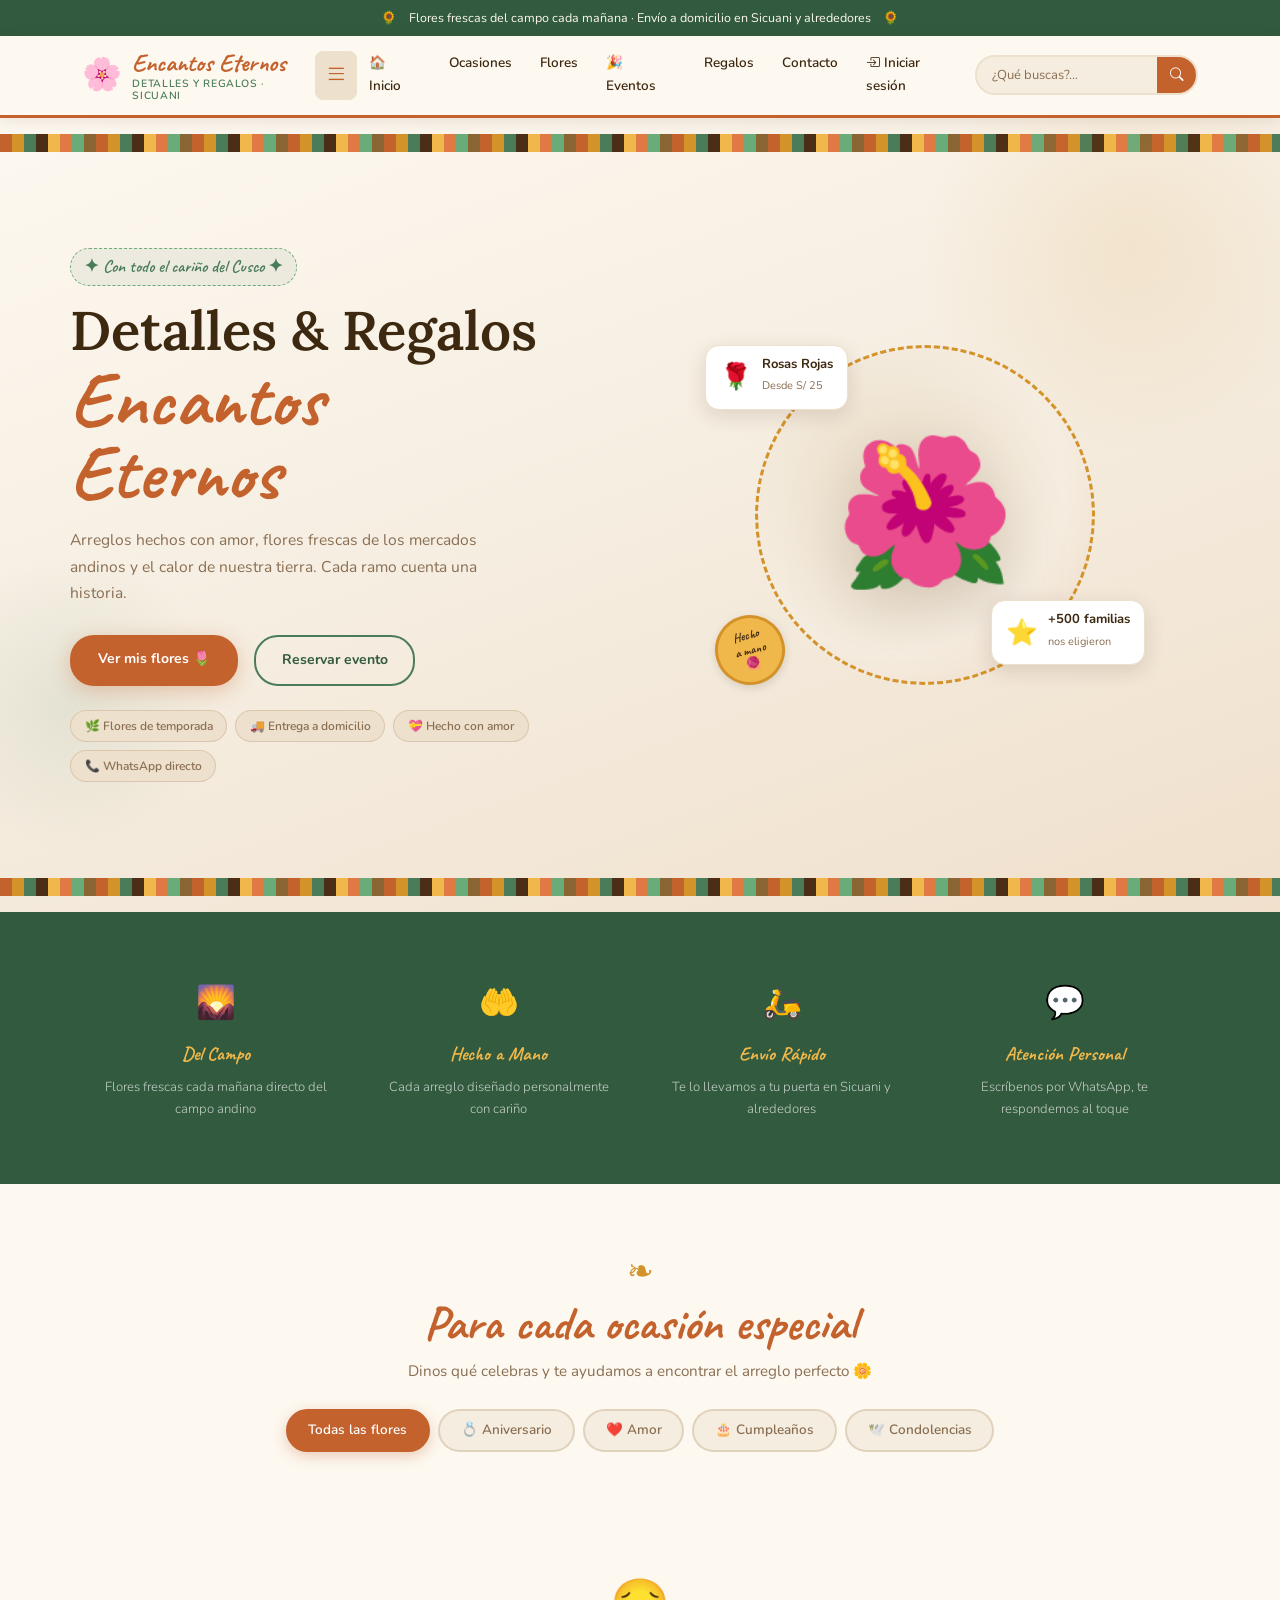
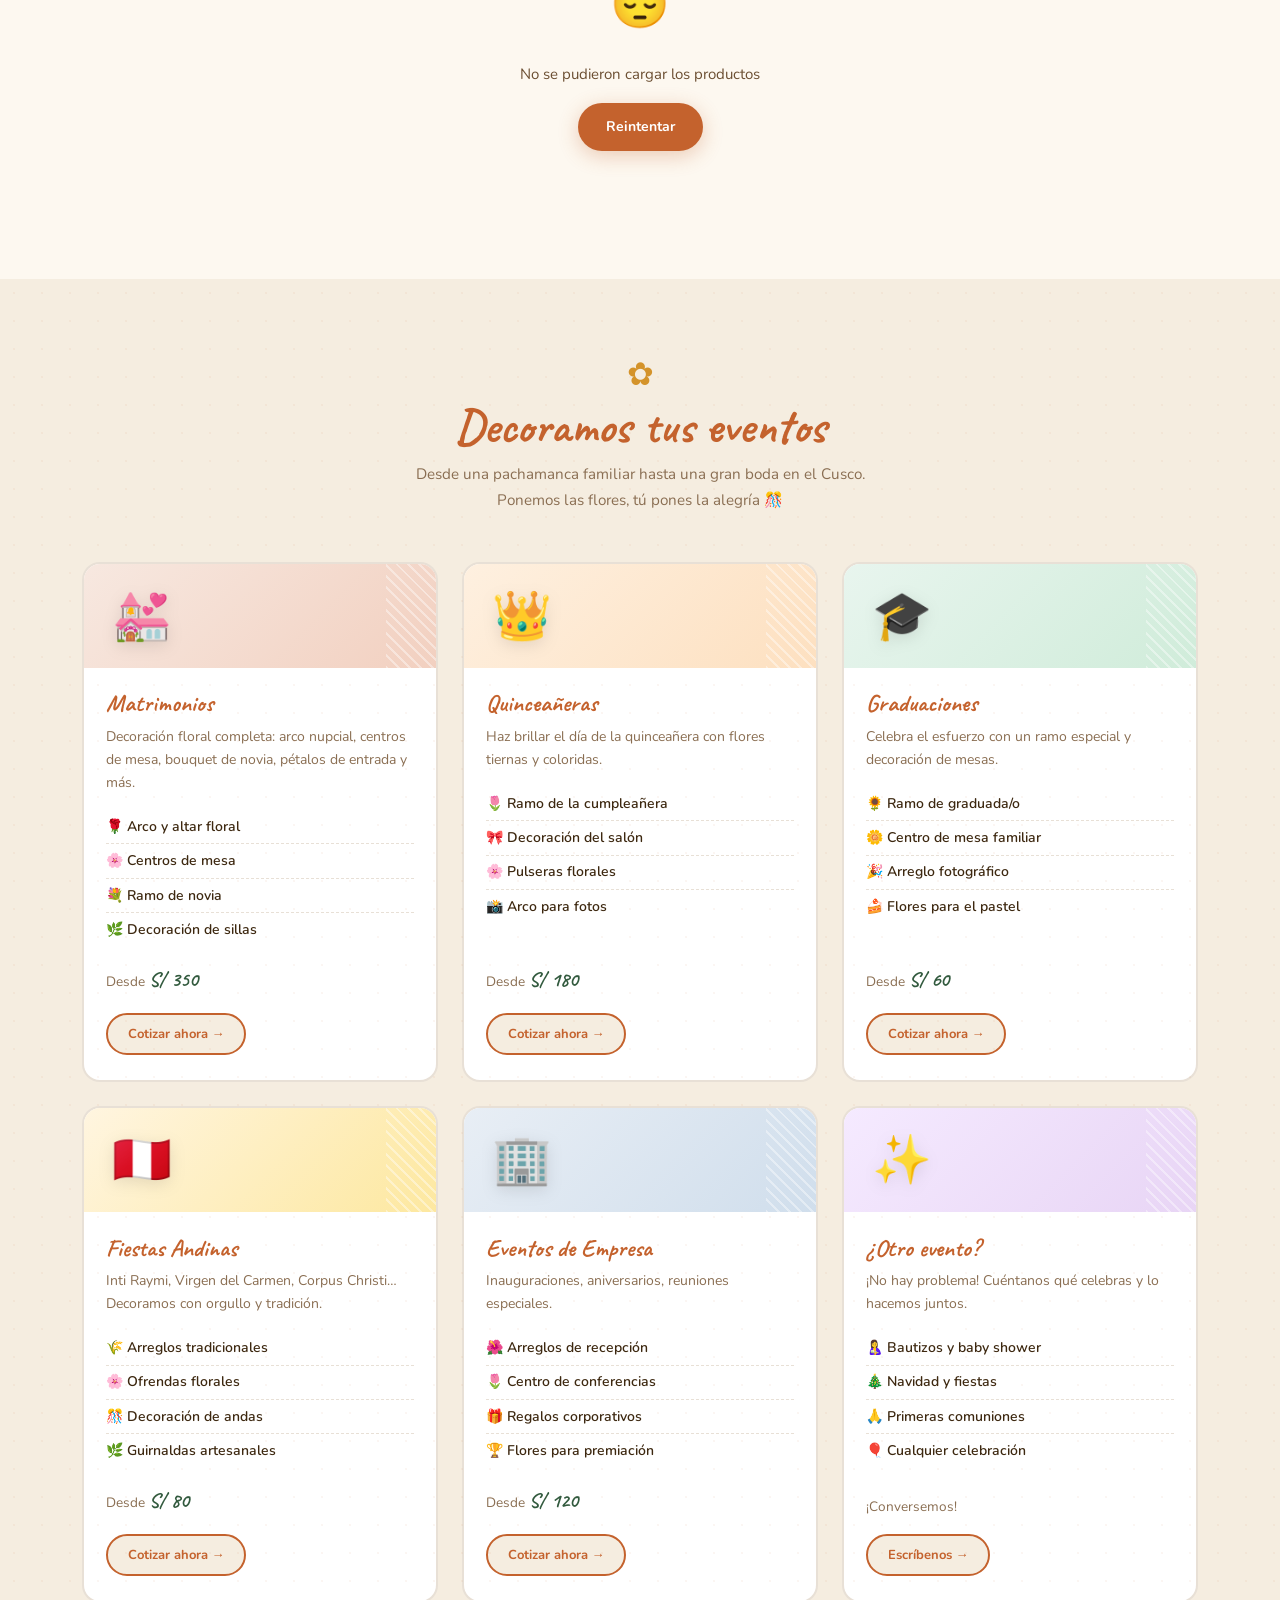
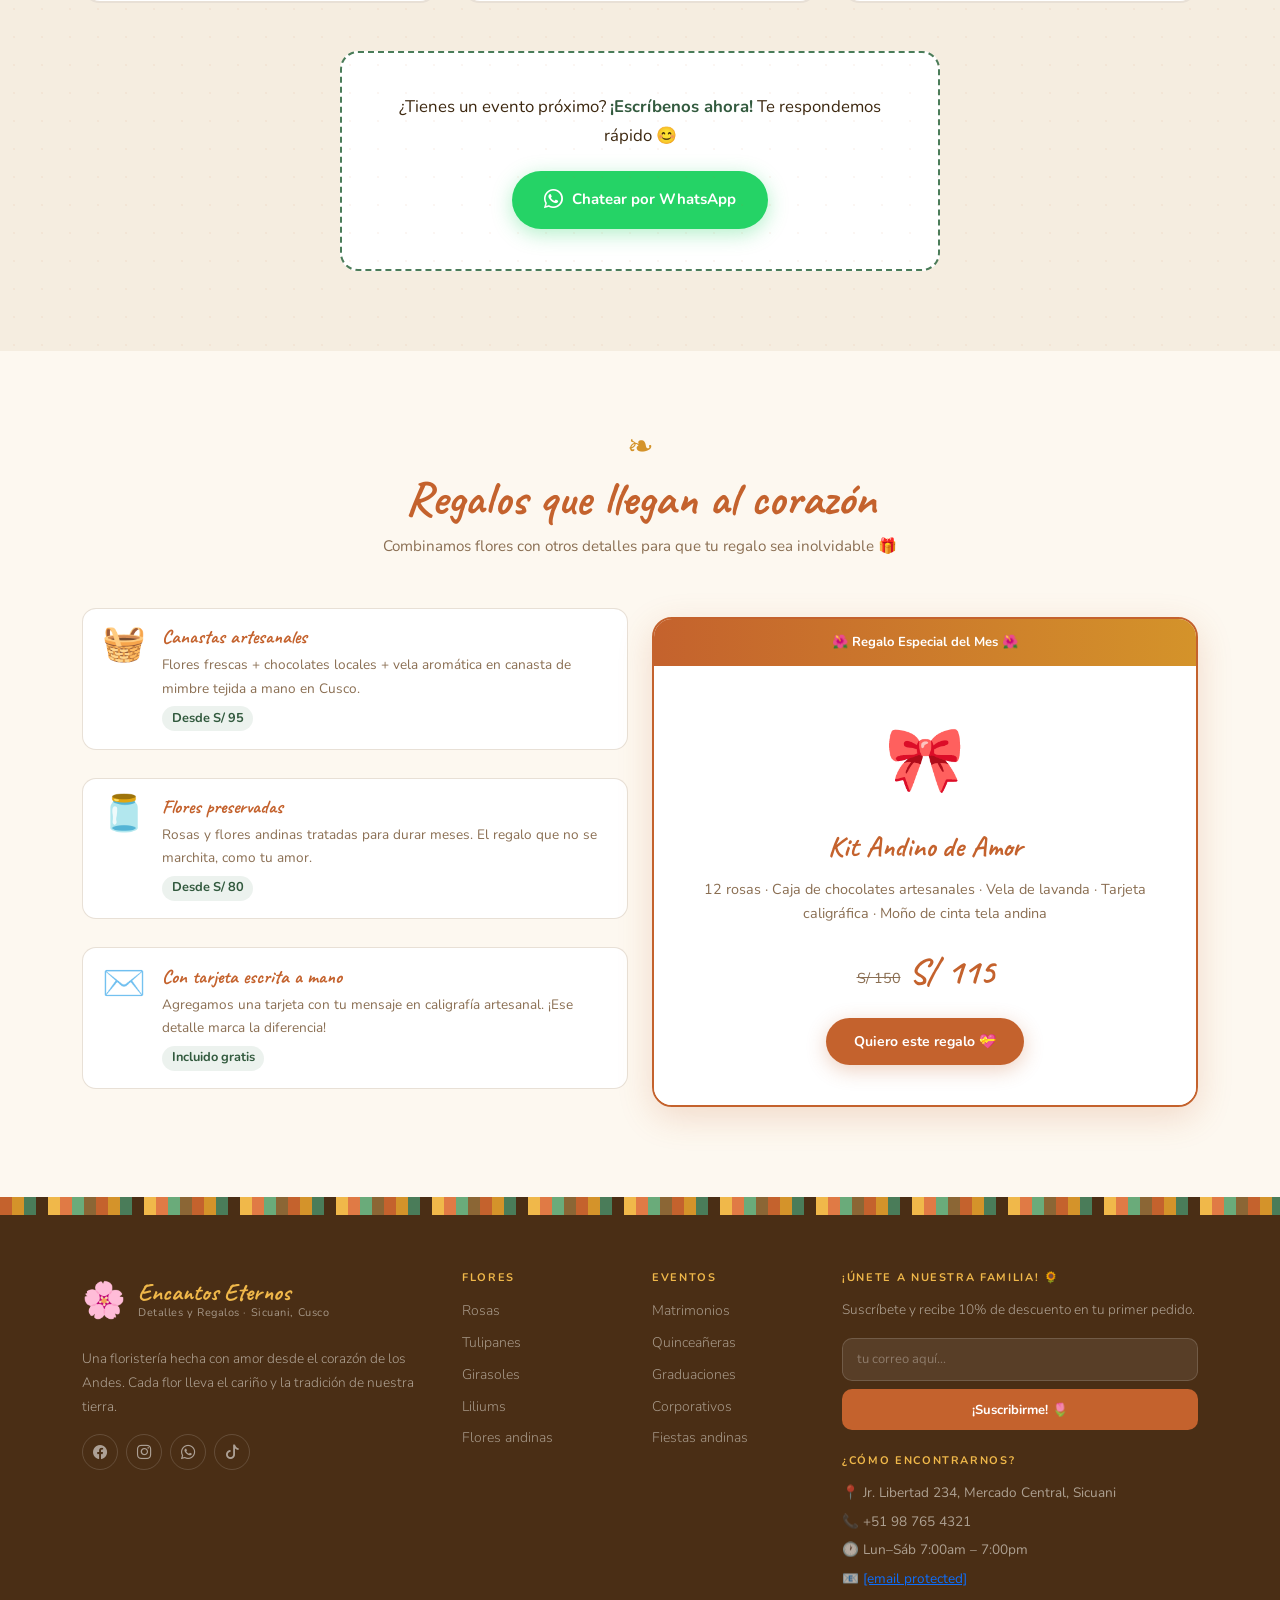
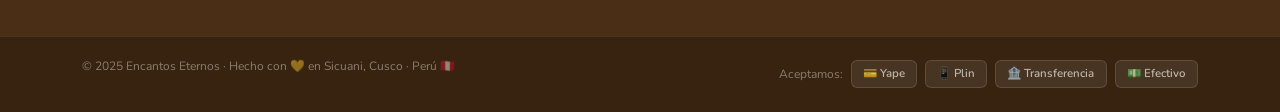
==== frontend/index.html @ 397d6163 "organizacion de capetas" ====
<!DOCTYPE html>
<html lang="es">
<head>
  <meta charset="UTF-8" />
  <meta name="viewport" content="width=device-width, initial-scale=1.0" />
  <title>Encantos Eternos – Estilo Andino</title>
  <link href="https://cdn.jsdelivr.net/npm/bootstrap@5.3.3/dist/css/bootstrap.min.css" rel="stylesheet" />
  <link href="https://cdn.jsdelivr.net/npm/bootstrap-icons@1.11.3/font/bootstrap-icons.min.css" rel="stylesheet" />
  <link href="https://fonts.googleapis.com/css2?family=Caveat:wght@400;600;700&family=Lora:ital,wght@0,400;0,600;1,400&family=Nunito:wght@300;400;600&display=swap" rel="stylesheet" />
  <link rel="stylesheet" href="../frontend/style/styles3.css" />
</head>
<body>

  <div class="top-aviso">
    <span>🌻</span>
    <span>Flores frescas del campo cada mañana · Envío a domicilio en Sicuani y alrededores</span>
    <span>🌻</span>
  </div>

  <header class="site-header3 sticky-top" id="inicio3">
    <nav class="navbar navbar-expand-lg">
      <div class="container">
        <a class="navbar-brand3" href="#">
          <div class="logo3-flower">🌸</div>
          <div class="logo3-text">
            <span class="logo3-name">Encantos Eternos</span>
            <span class="logo3-sub">Detalles y Regalos · Sicuani</span>
          </div>
        </a>
        <button class="toggler3" type="button" data-bs-toggle="collapse" data-bs-target="#navAndino" aria-label="Menú">
          <i class="bi bi-list"></i>
        </button>
        <div class="collapse navbar-collapse" id="navAndino">
          <ul class="navbar-nav mx-auto gap-1">
            <li class="nav-item"><a class="nav-link3" href="#inicio3">🏠 Inicio</a></li>
            <li class="nav-item"><a class="nav-link3" href="#categorias3">Ocasiones</a></li>
            <li class="nav-item"><a class="nav-link3" href="#productos3">Flores</a></li>
            <li class="nav-item"><a class="nav-link3" href="#eventos3">🎉 Eventos</a></li>
            <li class="nav-item"><a class="nav-link3" href="#regalos3">Regalos</a></li>
            <li class="nav-item"><a class="nav-link3" href="#footer3">Contacto</a></li>
            <li class="nav-item cart-nav-item" style="display:none;">
              <a class="nav-link3" href="#" id="cartNavBtn">
                <i class="bi bi-cart3"></i>
                <span class="cart-badge" style="display:none;">0</span>
              </a>
            </li>
            <li class="nav-item" id="authNavItem">
              <a class="nav-link3" href="login.html" id="loginNavBtn">
                <i class="bi bi-box-arrow-in-right me-1"></i>Iniciar sesión
              </a>
            </li>
          </ul>
          <form class="search3-form" onsubmit="return false;">
            <input type="search" class="search3-input" placeholder="¿Qué buscas?…" id="searchInput" />
            <button class="search3-btn" type="submit"><i class="bi bi-search"></i></button>
          </form>
        </div>
      </div>
    </nav>
  </header>

  <section class="hero3">
    <div class="andean-stripe top-stripe" aria-hidden="true"><div class="stripe-pattern"></div></div>
    <div class="container h-100">
      <div class="row align-items-center h-100 py-5">
        <div class="col-lg-6 hero3-content">
          <div class="handmade-tag">✦ Con todo el cariño del Cusco ✦</div>
          <h1 class="hero3-title">
            Detalles&nbsp;&amp;&nbsp;Regalos
            <span class="title-florito">Encantos<br>Eternos</span>
          </h1>
          <p class="hero3-sub">Arreglos hechos con amor, flores frescas de los mercados andinos y el calor de nuestra tierra. Cada ramo cuenta una historia.</p>
          <div class="hero3-ctas d-flex flex-wrap gap-3">
            <a href="#productos3" class="btn3-main">Ver mis flores 🌷</a>
            <a href="#eventos3" class="btn3-sec">Reservar evento</a>
          </div>
          <div class="trust-chips d-flex flex-wrap gap-2 mt-4">
            <span class="chip">🌿 Flores de temporada</span>
            <span class="chip">🚚 Entrega a domicilio</span>
            <span class="chip">💝 Hecho con amor</span>
            <span class="chip">📞 WhatsApp directo</span>
          </div>
        </div>
        <div class="col-lg-6 d-none d-lg-flex justify-content-center">
          <div class="hero3-visual">
            <div class="hero3-circle-bg"></div>
            <!-- Imagen dinámica del hero -->
            <div class="hero3-img-wrap" id="heroImgWrap">
              <div class="hero3-big-flower" id="heroBigFlower">🌺</div>
            </div>
            <div class="hero3-float float-a">
              <span class="float-emoji">🌹</span>
              <div><strong>Rosas Rojas</strong><small>Desde S/ 25</small></div>
            </div>
            <div class="hero3-float float-b">
              <span class="float-emoji">⭐</span>
              <div><strong>+500 familias</strong><small>nos eligieron</small></div>
            </div>
            <div class="hero3-sticker">
              <span>Hecho</span><span>a mano</span><span>🧶</span>
            </div>
          </div>
        </div>
      </div>
    </div>
    <div class="andean-stripe bottom-stripe" aria-hidden="true"><div class="stripe-pattern"></div></div>
  </section>

  <section class="servicios3">
    <div class="container">
      <div class="row g-3 justify-content-center">
        <div class="col-6 col-md-3">
          <div class="svc3-card"><div class="svc3-ico">🌄</div><strong>Del Campo</strong><p>Flores frescas cada mañana directo del campo andino</p></div>
        </div>
        <div class="col-6 col-md-3">
          <div class="svc3-card"><div class="svc3-ico">🤲</div><strong>Hecho a Mano</strong><p>Cada arreglo diseñado personalmente con cariño</p></div>
        </div>
        <div class="col-6 col-md-3">
          <div class="svc3-card"><div class="svc3-ico">🛵</div><strong>Envío Rápido</strong><p>Te lo llevamos a tu puerta en Sicuani y alrededores</p></div>
        </div>
        <div class="col-6 col-md-3">
          <div class="svc3-card"><div class="svc3-ico">💬</div><strong>Atención Personal</strong><p>Escríbenos por WhatsApp, te respondemos al toque</p></div>
        </div>
      </div>
    </div>
  </section>

  <!-- Galería destacada (se llena dinámicamente si hay fotos subidas) -->
  <section class="galeria3" id="galeria3" style="display:none;">
    <div class="container">
      <div class="section3-header text-center">
        <div class="section3-deco" aria-hidden="true">🌸</div>
        <h2 class="section3-title">Nuestras creaciones</h2>
        <p class="section3-sub">Fotos reales de nuestros arreglos 💐</p>
      </div>
      <div class="row g-3 mt-3" id="galeriaGrid"></div>
    </div>
  </section>

  <section class="categorias3" id="categorias3">
    <div class="container">
      <div class="section3-header text-center">
        <div class="section3-deco" aria-hidden="true">❧</div>
        <h2 class="section3-title">Para cada ocasión especial</h2>
        <p class="section3-sub">Dinos qué celebras y te ayudamos a encontrar el arreglo perfecto 🌼</p>
      </div>
      <div class="filter3-wrap d-flex flex-wrap justify-content-center gap-2 mt-4" id="filterButtons3">
        <button class="btn3-filter active" data-filter="todos">Todas las flores</button>
        <button class="btn3-filter" data-filter="aniversario">💍 Aniversario</button>
        <button class="btn3-filter" data-filter="amor">❤️ Amor</button>
        <button class="btn3-filter" data-filter="cumpleanos">🎂 Cumpleaños</button>
        <button class="btn3-filter" data-filter="condolencias">🕊️ Condolencias</button>
      </div>
    </div>
  </section>

  <section class="productos3" id="productos3">
    <div class="container">
      <div class="row g-4" id="productsGrid3">
        <div class="col-12 text-center py-5">
          <div class="spinner-border text-warning" role="status"><span class="visually-hidden">Cargando...</span></div>
        </div>
      </div>
      <div id="noResults3" class="text-center py-5 d-none">
        <p style="font-size:2.5rem;">🌵</p>
        <p class="nores3-msg">Aún no tenemos flores en esta categoría, ¡pero pregúntanos!</p>
      </div>
    </div>
  </section>

  <section class="eventos3" id="eventos3">
    <div class="container">
      <div class="section3-header text-center mb-5">
        <div class="section3-deco" aria-hidden="true">✿</div>
        <h2 class="section3-title">Decoramos tus eventos</h2>
        <p class="section3-sub">Desde una pachamanca familiar hasta una gran boda en el Cusco.<br>Ponemos las flores, tú pones la alegría 🎊</p>
      </div>
      <div class="row g-4">
        <div class="col-12 col-md-6 col-lg-4">
          <div class="ev3-card ev3-boda">
            <div class="ev3-header"><span class="ev3-ico">💒</span><div class="ev3-lines" aria-hidden="true"></div></div>
            <div class="ev3-body">
              <h3 class="ev3-title">Matrimonios</h3>
              <p class="ev3-desc">Decoración floral completa: arco nupcial, centros de mesa, bouquet de novia, pétalos de entrada y más.</p>
              <ul class="ev3-list">
                <li>🌹 Arco y altar floral</li><li>🌸 Centros de mesa</li>
                <li>💐 Ramo de novia</li><li>🌿 Decoración de sillas</li>
              </ul>
              <div class="ev3-from">Desde <strong>S/ 350</strong></div>
              <a href="#footer3" class="btn3-evento">Cotizar ahora →</a>
            </div>
          </div>
        </div>
        <div class="col-12 col-md-6 col-lg-4">
          <div class="ev3-card ev3-quince">
            <div class="ev3-header"><span class="ev3-ico">👑</span><div class="ev3-lines" aria-hidden="true"></div></div>
            <div class="ev3-body">
              <h3 class="ev3-title">Quinceañeras</h3>
              <p class="ev3-desc">Haz brillar el día de la quinceañera con flores tiernas y coloridas.</p>
              <ul class="ev3-list">
                <li>🌷 Ramo de la cumpleañera</li><li>🎀 Decoración del salón</li>
                <li>🌸 Pulseras florales</li><li>📸 Arco para fotos</li>
              </ul>
              <div class="ev3-from">Desde <strong>S/ 180</strong></div>
              <a href="#footer3" class="btn3-evento">Cotizar ahora →</a>
            </div>
          </div>
        </div>
        <div class="col-12 col-md-6 col-lg-4">
          <div class="ev3-card ev3-grado">
            <div class="ev3-header"><span class="ev3-ico">🎓</span><div class="ev3-lines" aria-hidden="true"></div></div>
            <div class="ev3-body">
              <h3 class="ev3-title">Graduaciones</h3>
              <p class="ev3-desc">Celebra el esfuerzo con un ramo especial y decoración de mesas.</p>
              <ul class="ev3-list">
                <li>🌻 Ramo de graduada/o</li><li>🌼 Centro de mesa familiar</li>
                <li>🎉 Arreglo fotográfico</li><li>🍰 Flores para el pastel</li>
              </ul>
              <div class="ev3-from">Desde <strong>S/ 60</strong></div>
              <a href="#footer3" class="btn3-evento">Cotizar ahora →</a>
            </div>
          </div>
        </div>
        <div class="col-12 col-md-6 col-lg-4">
          <div class="ev3-card ev3-fiestas">
            <div class="ev3-header"><span class="ev3-ico">🇵🇪</span><div class="ev3-lines" aria-hidden="true"></div></div>
            <div class="ev3-body">
              <h3 class="ev3-title">Fiestas Andinas</h3>
              <p class="ev3-desc">Inti Raymi, Virgen del Carmen, Corpus Christi… Decoramos con orgullo y tradición.</p>
              <ul class="ev3-list">
                <li>🌾 Arreglos tradicionales</li><li>🌸 Ofrendas florales</li>
                <li>🎊 Decoración de andas</li><li>🌿 Guirnaldas artesanales</li>
              </ul>
              <div class="ev3-from">Desde <strong>S/ 80</strong></div>
              <a href="#footer3" class="btn3-evento">Cotizar ahora →</a>
            </div>
          </div>
        </div>
        <div class="col-12 col-md-6 col-lg-4">
          <div class="ev3-card ev3-corp">
            <div class="ev3-header"><span class="ev3-ico">🏢</span><div class="ev3-lines" aria-hidden="true"></div></div>
            <div class="ev3-body">
              <h3 class="ev3-title">Eventos de Empresa</h3>
              <p class="ev3-desc">Inauguraciones, aniversarios, reuniones especiales.</p>
              <ul class="ev3-list">
                <li>🌺 Arreglos de recepción</li><li>🌷 Centro de conferencias</li>
                <li>🎁 Regalos corporativos</li><li>🏆 Flores para premiación</li>
              </ul>
              <div class="ev3-from">Desde <strong>S/ 120</strong></div>
              <a href="#footer3" class="btn3-evento">Cotizar ahora →</a>
            </div>
          </div>
        </div>
        <div class="col-12 col-md-6 col-lg-4">
          <div class="ev3-card ev3-custom">
            <div class="ev3-header"><span class="ev3-ico">✨</span><div class="ev3-lines" aria-hidden="true"></div></div>
            <div class="ev3-body">
              <h3 class="ev3-title">¿Otro evento?</h3>
              <p class="ev3-desc">¡No hay problema! Cuéntanos qué celebras y lo hacemos juntos.</p>
              <ul class="ev3-list">
                <li>🤱 Bautizos y baby shower</li><li>🎄 Navidad y fiestas</li>
                <li>🙏 Primeras comuniones</li><li>🎈 Cualquier celebración</li>
              </ul>
              <div class="ev3-from">¡Conversemos!</div>
              <a href="#footer3" class="btn3-evento">Escríbenos →</a>
            </div>
          </div>
        </div>
      </div>
      <div class="whatsapp-callout text-center mt-5">
        <p class="wapp-text">¿Tienes un evento próximo? <strong>¡Escríbenos ahora!</strong> Te respondemos rápido 😊</p>
        <a href="https://wa.me/51987654321" target="_blank" class="btn3-wapp">
          <i class="bi bi-whatsapp"></i> Chatear por WhatsApp
        </a>
      </div>
    </div>
  </section>

  <section class="regalos3" id="regalos3">
    <div class="container">
      <div class="section3-header text-center mb-5">
        <div class="section3-deco" aria-hidden="true">❧</div>
        <h2 class="section3-title">Regalos que llegan al corazón</h2>
        <p class="section3-sub">Combinamos flores con otros detalles para que tu regalo sea inolvidable 🎁</p>
      </div>
      <div class="row g-4 align-items-center">
        <div class="col-md-6">
          <div class="regalo3-feature">
            <div class="regalo3-emoji">🧺</div>
            <div><h4>Canastas artesanales</h4><p>Flores frescas + chocolates locales + vela aromática en canasta de mimbre tejida a mano en Cusco.</p><span class="regalo3-precio">Desde S/ 95</span></div>
          </div>
          <div class="regalo3-feature">
            <div class="regalo3-emoji">🫙</div>
            <div><h4>Flores preservadas</h4><p>Rosas y flores andinas tratadas para durar meses. El regalo que no se marchita, como tu amor.</p><span class="regalo3-precio">Desde S/ 80</span></div>
          </div>
          <div class="regalo3-feature">
            <div class="regalo3-emoji">✉️</div>
            <div><h4>Con tarjeta escrita a mano</h4><p>Agregamos una tarjeta con tu mensaje en caligrafía artesanal. ¡Ese detalle marca la diferencia!</p><span class="regalo3-precio">Incluido gratis</span></div>
          </div>
        </div>
        <div class="col-md-6">
          <div class="regalo3-box">
            <div class="rbox-top"><span>🌺 Regalo Especial del Mes 🌺</span></div>
            <div class="rbox-content">
              <div class="rbox-emoji">🎀</div>
              <h3>Kit Andino de Amor</h3>
              <p>12 rosas · Caja de chocolates artesanales · Vela de lavanda · Tarjeta caligráfica · Moño de cinta tela andina</p>
              <div class="rbox-price"><span class="rbox-old">S/ 150</span><span class="rbox-new">S/ 115</span></div>
              <button class="btn3-main mt-3" onclick="document.getElementById('footer3').scrollIntoView({behavior:'smooth'})">Quiero este regalo 💝</button>
            </div>
          </div>
        </div>
      </div>
    </div>
  </section>

  <footer class="footer3" id="footer3">
    <div class="andean-stripe footer-stripe" aria-hidden="true"><div class="stripe-pattern"></div></div>
    <div class="footer3-top">
      <div class="container">
        <div class="row g-4">
          <div class="col-12 col-md-4">
            <div class="f3-brand">
              <span class="f3-flower">🌸</span>
              <div><div class="f3-name">Encantos Eternos</div><div class="f3-place">Detalles y Regalos · Sicuani, Cusco</div></div>
            </div>
            <p class="f3-desc">Una floristería hecha con amor desde el corazón de los Andes. Cada flor lleva el cariño y la tradición de nuestra tierra.</p>
            <div class="f3-socials d-flex gap-2 mt-3">
              <a href="#" class="f3-social" aria-label="Facebook"><i class="bi bi-facebook"></i></a>
              <a href="#" class="f3-social" aria-label="Instagram"><i class="bi bi-instagram"></i></a>
              <a href="#" class="f3-social" aria-label="WhatsApp"><i class="bi bi-whatsapp"></i></a>
              <a href="#" class="f3-social" aria-label="TikTok"><i class="bi bi-tiktok"></i></a>
            </div>
          </div>
          <div class="col-6 col-md-2">
            <h6 class="f3-heading">Flores</h6>
            <ul class="f3-links">
              <li><a href="#">Rosas</a></li><li><a href="#">Tulipanes</a></li>
              <li><a href="#">Girasoles</a></li><li><a href="#">Liliums</a></li>
              <li><a href="#">Flores andinas</a></li>
            </ul>
          </div>
          <div class="col-6 col-md-2">
            <h6 class="f3-heading">Eventos</h6>
            <ul class="f3-links">
              <li><a href="#">Matrimonios</a></li><li><a href="#">Quinceañeras</a></li>
              <li><a href="#">Graduaciones</a></li><li><a href="#">Corporativos</a></li>
              <li><a href="#">Fiestas andinas</a></li>
            </ul>
          </div>
          <div class="col-12 col-md-4">
            <h6 class="f3-heading">¡Únete a nuestra familia! 🌻</h6>
            <p class="f3-desc">Suscríbete y recibe 10% de descuento en tu primer pedido.</p>
            <form id="newsletterForm3" novalidate class="f3-newsletter">
              <input type="email" id="email3" class="f3-email-input" placeholder="tu correo aquí..." required />
              <button type="submit" class="btn3-suscribir">¡Suscribirme! 🌷</button>
              <div class="f3-error d-none" id="error3">Por favor escribe un correo válido 🙏</div>
              <div class="f3-success d-none" id="success3">¡Gracias! Ya eres parte de la familia 🌸</div>
            </form>
            <div class="f3-contacto mt-4">
              <h6 class="f3-heading">¿Cómo encontrarnos?</h6>
              <p>📍 Jr. Libertad 234, Mercado Central, Sicuani</p>
              <p>📞 +51 98 765 4321</p>
              <p>🕐 Lun–Sáb 7:00am – 7:00pm</p>
              <p>📧 <a href="/cdn-cgi/l/email-protection" class="__cf_email__" data-cfemail="432b2c2f2203262d20222d372c30263726312d2c306d3326">[email&#160;protected]</a></p>
            </div>
          </div>
        </div>
      </div>
    </div>
    <div class="footer3-pagos">
      <div class="container d-flex flex-column flex-md-row align-items-center justify-content-between gap-3">
        <p>© 2025 Encantos Eternos · Hecho con 💛 en Sicuani, Cusco · Perú 🇵🇪</p>
        <div class="pagos-wrap d-flex align-items-center gap-2">
          <span>Aceptamos:</span>
          <span class="pago-chip">💳 Yape</span>
          <span class="pago-chip">📱 Plin</span>
          <span class="pago-chip">🏦 Transferencia</span>
          <span class="pago-chip">💵 Efectivo</span>
        </div>
      </div>
    </div>
  </footer>

  <!-- Modal: Debes iniciar sesión -->
  <div class="modal fade" id="loginRequiredModal" tabindex="-1" aria-hidden="true">
    <div class="modal-dialog modal-dialog-centered">
      <div class="modal-content" style="border-radius:20px;border:2px solid #e8d5c4;">
        <div class="modal-header" style="border-bottom:1px solid #e8d5c4;">
          <h5 class="modal-title" style="color:#8b5a2b;font-family:'Caveat',cursive;font-size:1.5rem;">
            <i class="bi bi-exclamation-triangle me-2" style="color:#d4a574;"></i>¡Atención!
          </h5>
          <button type="button" class="btn-close" data-bs-dismiss="modal"></button>
        </div>
        <div class="modal-body text-center py-4">
          <p style="font-size:3rem;margin-bottom:15px">🌸</p>
          <p style="color:#6b4e31;font-size:1.1rem">Debes iniciar sesión para poder comprar</p>
        </div>
        <div class="modal-footer" style="border-top:1px solid #e8d5c4;justify-content:center;">
          <a href="login.html" class="btn3-main" style="padding:10px 30px;">
            <i class="bi bi-box-arrow-in-right me-2"></i>Iniciar Sesión
          </a>
        </div>
      </div>
    </div>
  </div>

  <!-- Modal: Carrito -->
  <div class="modal fade" id="cartModal" tabindex="-1" aria-hidden="true">
    <div class="modal-dialog modal-dialog-centered modal-lg">
      <div class="modal-content" style="border-radius:20px;border:2px solid #e8d5c4;">
        <div class="modal-header" style="border-bottom:1px solid #e8d5c4;background:#fdf6e3;">
          <h5 class="modal-title" style="color:#8b5a2b;font-family:'Caveat',cursive;font-size:1.5rem;">
            <i class="bi bi-cart3 me-2" style="color:#d4a574;"></i>Tu Carrito de Compras
          </h5>
          <button type="button" class="btn-close" data-bs-dismiss="modal"></button>
        </div>
        <div class="modal-body" id="cartModalBody" style="max-height:400px;overflow-y:auto;"></div>
        <div class="modal-footer" style="border-top:1px solid #e8d5c4;flex-direction:column;align-items:stretch;">
          <div class="d-flex justify-content-between align-items-center mb-3">
            <strong style="color:#6b4e31;font-size:1.1rem">Total:</strong>
            <span id="cartTotal" style="color:#d4a574;font-size:1.4rem;font-weight:700;">S/ 0</span>
          </div>
          <div class="d-flex gap-2">
            <button type="button" class="btn btn-outline-secondary flex-fill" data-bs-dismiss="modal" style="border-radius:12px;">Continuar Comprando</button>
            <button type="button" class="btn flex-fill" id="checkoutBtn"
              style="background:linear-gradient(135deg,#d4a574 0%,#c4956a 100%);color:#5c3d2e;font-weight:700;border-radius:12px;" disabled>
              <i class="bi bi-whatsapp me-2"></i>Pedir por WhatsApp
            </button>
          </div>
        </div>
      </div>
    </div>
  </div>

  <button class="btn3-top" id="backTop3" aria-label="Volver arriba"><i class="bi bi-chevron-up"></i></button>

  <script data-cfasync="false" src="/cdn-cgi/scripts/5c5dd728/cloudflare-static/email-decode.min.js"></script><script src="https://cdn.jsdelivr.net/npm/bootstrap@5.3.3/dist/js/bootstrap.bundle.min.js"></script>
  <script src="../backend/auth.js"></script>
  <script src="../backend/cart.js"></script>
  <script src="../frontend/js/newsletter.js"></script>
  <script src="../frontend/js/app3.js"></script>
  <script>
    // Cargar galería dinámica desde admin
    document.addEventListener('DOMContentLoaded', () => {
      const fotos = JSON.parse(localStorage.getItem('encantos_galeria') || '[]');
      const galeriaSection = document.getElementById('galeria3');
      const galeriaGrid = document.getElementById('galeriaGrid');
      if (fotos.length > 0 && galeriaGrid && galeriaSection) {
        galeriaSection.style.display = '';
        fotos.slice(0, 6).forEach(foto => {
          galeriaGrid.innerHTML += `
            <div class="col-6 col-md-4 col-lg-2">
              <div style="border-radius:14px;overflow:hidden;aspect-ratio:1;border:2px solid var(--hueso-3);">
                <img src="${foto.url}" alt="${foto.titulo}" style="width:100%;height:100%;object-fit:cover;transition:transform .3s;" 
                  onmouseover="this.style.transform='scale(1.05)'" onmouseout="this.style.transform=''">
              </div>
            </div>`;
        });
      }
      // Cargar imagen hero si hay
      const heroImg = JSON.parse(localStorage.getItem('encantos_hero_img') || 'null');
      if (heroImg) {
        const wrap = document.getElementById('heroImgWrap');
        if (wrap) {
          wrap.innerHTML = `<img src="${heroImg}" alt="Portada Encantos Eternos" style="width:280px;height:280px;object-fit:cover;border-radius:50%;border:4px solid var(--mostaza);box-shadow:0 12px 40px rgba(78,46,21,.25);position:relative;z-index:1;">`;
        }
      }

      // Cargar fotos de productos desde admin
      const fotosAdmin = JSON.parse(localStorage.getItem('encantos_fotos_admin') || '[]');
      const fotosEventos = fotosAdmin.filter(f => f.seccion === 'eventos');
      if (fotosEventos.length > 0) {
        // Enriquecer cards de eventos con foto de fondo si corresponde
        fotosEventos.forEach(f => {
          const headers = document.querySelectorAll('.ev3-header');
          // Decorativo: no aplicamos por defecto para no romper estilos
        });
      }
    });
  </script>
</body>
</html>
---- frontend/style/styles3.css ----
/* ================================================
   ENCANTOS ETERNOS – ESTILO 3 · ANDINO CARIÑOSO
   Aesthetic: Artisan Andean · Market warmth · Homemade
   Paleta: terracota · mostaza · verde hoja · hueso · ocre
   Fonts: Caveat (manuscrita) · Lora (serif) · Nunito (body)
================================================ */

:root {
  --hueso:       #fdf8f0;
  --hueso-2:     #f5ede0;
  --hueso-3:     #ede0cc;
  --terracota:   #c4622d;
  --terra-dk:    #a34e20;
  --terra-lt:    #e07a45;
  --mostaza:     #d4932a;
  --mostaza-lt:  #f0b84a;
  --verde:       #4a7c59;
  --verde-lt:    #6aab7a;
  --verde-dk:    #325a3e;
  --ocre:        #8b6635;
  --marron:      #4a2e15;
  --texto:       #3d2810;
  --muted3:      #8a6e52;
  --line3:       rgba(139,102,53,0.2);
  --font-handmade: 'Caveat', cursive;
  --font-serif3:   'Lora', Georgia, serif;
  --font-body3:    'Nunito', sans-serif;
}

*, *::before, *::after { box-sizing: border-box; margin: 0; }
html { scroll-behavior: smooth; }

body {
  font-family: var(--font-body3);
  background: var(--hueso);
  color: var(--texto);
  font-size: 15px;
  line-height: 1.7;
  overflow-x: hidden;
}

::-webkit-scrollbar { width: 8px; }
::-webkit-scrollbar-track { background: var(--hueso-2); }
::-webkit-scrollbar-thumb { background: var(--mostaza); border-radius: 99px; }

/* FRANJA ANDINA */
.andean-stripe { height: 18px; overflow: hidden; }
.stripe-pattern {
  height: 100%;
  background: repeating-linear-gradient(
    90deg,
    var(--terracota)   0px, var(--terracota)   12px,
    var(--mostaza)     12px, var(--mostaza)     24px,
    var(--verde)       24px, var(--verde)        36px,
    var(--marron)      36px, var(--marron)       48px,
    var(--mostaza-lt)  48px, var(--mostaza-lt)  60px,
    var(--terra-lt)    60px, var(--terra-lt)    72px,
    var(--verde-lt)    72px, var(--verde-lt)    84px,
    var(--ocre)        84px, var(--ocre)         96px
  );
}

/* AVISO SUPERIOR */
.top-aviso {
  background: var(--verde-dk);
  color: var(--hueso);
  font-size: 12.5px;
  text-align: center;
  padding: .45rem 1rem;
  display: flex;
  align-items: center;
  justify-content: center;
  gap: .75rem;
  font-family: var(--font-body3);
}

/* NAVBAR */
.site-header3 { z-index: 1000; }

nav.navbar {
  background: var(--hueso);
  border-bottom: 3px solid var(--terracota);
  padding: .65rem 0;
  box-shadow: 0 3px 14px rgba(78,46,21,.1);
}

.navbar-brand3 { display: flex; align-items: center; gap: .65rem; text-decoration: none; }
.logo3-flower { font-size: 2rem; line-height: 1; animation: wiggle 3s ease-in-out infinite; }
.logo3-text { display: flex; flex-direction: column; line-height: 1.2; }
.logo3-name { font-family: var(--font-handmade); font-size: 1.55rem; font-weight: 700; color: var(--terracota); }
.logo3-sub { font-size: 10.5px; color: var(--verde); font-weight: 600; letter-spacing: .06em; text-transform: uppercase; }

.nav-link3 {
  font-family: var(--font-body3); font-size: 13.5px; font-weight: 600;
  color: var(--texto) !important; padding: .4rem .75rem !important;
  border-radius: 6px; transition: background .2s, color .2s;
  text-decoration: none; display: block;
}
.nav-link3:hover { background: var(--hueso-3); color: var(--terracota) !important; }

.search3-form {
  display: flex; border: 2px solid var(--hueso-3); border-radius: 24px;
  overflow: hidden; background: var(--hueso-2); transition: border-color .2s;
}
.search3-form:focus-within { border-color: var(--mostaza); }
.search3-input {
  background: transparent; border: none; font-size: 13px; padding: .4rem .9rem;
  color: var(--texto); font-family: var(--font-body3); width: 180px;
}
.search3-input:focus { outline: none; }
.search3-input::placeholder { color: var(--muted3); }
.search3-btn {
  background: var(--terracota); border: none; color: white;
  padding: .4rem .8rem; font-size: .85rem; cursor: pointer; transition: background .2s;
}
.search3-btn:hover { background: var(--terra-dk); }

.toggler3 {
  background: var(--hueso-3); border: 1.5px solid var(--hueso-3);
  border-radius: 8px; color: var(--terracota); font-size: 1.4rem; padding: .3rem .55rem;
}
.toggler3:focus { box-shadow: none; }

/* HERO */
.hero3 {
  background: linear-gradient(160deg, var(--hueso) 0%, var(--hueso-2) 50%, #f0e0cc 100%);
  position: relative; overflow: hidden; padding: 1rem 0;
}
.hero3::before {
  content: ''; position: absolute; top: -80px; right: -60px;
  width: 420px; height: 420px; border-radius: 50%;
  background: radial-gradient(circle, rgba(212,147,42,.12) 0%, transparent 70%);
  pointer-events: none;
}
.hero3::after {
  content: ''; position: absolute; bottom: 60px; left: -80px;
  width: 300px; height: 300px; border-radius: 50%;
  background: radial-gradient(circle, rgba(74,124,89,.1) 0%, transparent 70%);
  pointer-events: none;
}

.hero3-content { position: relative; z-index: 2; padding: 3rem 0; animation: fadeUpSoft .7s ease both; }

.handmade-tag {
  font-family: var(--font-handmade); font-size: 1.1rem; color: var(--verde); font-weight: 600;
  margin-bottom: .75rem; display: inline-block; background: rgba(74,124,89,.08);
  padding: .2rem .8rem; border-radius: 99px; border: 1px dashed var(--verde-lt);
}

.hero3-title {
  font-family: var(--font-serif3); font-size: clamp(2rem, 4.5vw, 3.4rem);
  font-weight: 600; color: var(--texto); line-height: 1.2; margin-bottom: 1.1rem;
}
.title-florito {
  display: block; font-family: var(--font-handmade); font-size: clamp(2.8rem, 6vw, 5rem);
  font-weight: 700; color: var(--terracota); line-height: .95;
}

.hero3-sub { font-size: .975rem; color: var(--muted3); max-width: 460px; margin-bottom: 1.75rem; }

.btn3-main {
  background: var(--terracota); color: white; border: none; padding: .75rem 1.75rem;
  border-radius: 24px; font-size: 14px; font-weight: 700; font-family: var(--font-body3);
  cursor: pointer; text-decoration: none; display: inline-block;
  transition: background .25s, transform .2s, box-shadow .25s;
  box-shadow: 0 5px 20px rgba(196,98,45,.3);
}
.btn3-main:hover { background: var(--terra-dk); color: white; transform: translateY(-2px); box-shadow: 0 8px 28px rgba(196,98,45,.38); }

.btn3-sec {
  background: transparent; color: var(--verde-dk); border: 2px solid var(--verde);
  padding: .73rem 1.6rem; border-radius: 24px; font-size: 14px; font-weight: 700;
  font-family: var(--font-body3); cursor: pointer; text-decoration: none;
  display: inline-block; transition: all .25s;
}
.btn3-sec:hover { background: var(--verde); color: white; transform: translateY(-2px); }

.chip {
  background: var(--hueso-3); border: 1.5px solid var(--line3); color: var(--muted3);
  font-size: 12px; font-weight: 600; padding: .3rem .85rem; border-radius: 99px; display: inline-block;
}

.hero3-visual {
  position: relative; width: 400px; height: 400px;
  display: flex; align-items: center; justify-content: center;
  animation: fadeUpSoft .9s .15s ease both;
}
.hero3-circle-bg {
  position: absolute; width: 340px; height: 340px; border-radius: 50%;
  background: radial-gradient(circle at 40% 40%, var(--hueso-3) 0%, var(--hueso-2) 60%, rgba(196,98,45,.15) 100%);
  border: 3px dashed var(--mostaza);
}
.hero3-big-flower {
  font-size: 9rem; line-height: 1; filter: drop-shadow(0 16px 32px rgba(78,46,21,.2));
  animation: floatAndean 5s ease-in-out infinite; position: relative; z-index: 1;
}
.hero3-float {
  position: absolute; background: white; border-radius: 14px; padding: .6rem .9rem;
  display: flex; align-items: center; gap: .6rem;
  box-shadow: 0 6px 20px rgba(78,46,21,.14); border: 1.5px solid var(--hueso-3);
  font-family: var(--font-body3); animation: floatAndean 5s ease-in-out infinite; z-index: 2;
}
.float-a { top: 30px; left: -20px; animation-delay: -.8s; }
.float-b { bottom: 50px; right: -20px; animation-delay: -2.5s; }
.float-emoji { font-size: 1.6rem; }
.hero3-float strong { display: block; font-size: 13px; font-weight: 700; color: var(--texto); line-height: 1.2; }
.hero3-float small { font-size: 11px; color: var(--muted3); }

.hero3-sticker {
  position: absolute; bottom: 30px; left: -10px; background: var(--mostaza-lt); border-radius: 50%;
  width: 70px; height: 70px; display: flex; flex-direction: column; align-items: center;
  justify-content: center; font-family: var(--font-handmade); font-size: .78rem; font-weight: 700;
  line-height: 1.2; color: var(--marron); border: 3px solid var(--mostaza);
  box-shadow: 0 3px 10px rgba(0,0,0,.12); transform: rotate(-15deg);
  animation: stickerwobble 4s ease-in-out infinite; z-index: 3;
}

/* SERVICIOS */
.servicios3 { background: var(--verde-dk); padding: 2.5rem 0; }
.svc3-card {
  text-align: center; padding: 1.5rem 1rem; color: white;
  border-right: 1px solid rgba(255,255,255,.12); transition: background .2s;
}
.svc3-card:last-child { border-right: none; }
.svc3-card:hover { background: rgba(255,255,255,.05); }
.svc3-ico { font-size: 2rem; margin-bottom: .5rem; display: block; }
.svc3-card strong { display: block; font-family: var(--font-handmade); font-size: 1.2rem; font-weight: 700; color: var(--mostaza-lt); margin-bottom: .3rem; }
.svc3-card p { font-size: .82rem; color: rgba(255,255,255,.7); margin: 0; font-weight: 300; }

/* SECCIÓN HEADERS */
.section3-header { margin-bottom: 1.5rem; }
.section3-deco { font-size: 2rem; color: var(--mostaza); display: block; margin-bottom: .5rem; line-height: 1; }
.section3-title { font-family: var(--font-handmade); font-size: clamp(2rem, 4vw, 3rem); font-weight: 700; color: var(--terracota); margin-bottom: .5rem; line-height: 1.15; }
.section3-sub { font-size: .95rem; color: var(--muted3); }

/* CATEGORÍAS */
.categorias3 { padding: 4.5rem 0 2rem; background: var(--hueso); }
.btn3-filter {
  background: var(--hueso-2); border: 2px solid var(--line3); color: var(--muted3);
  padding: .5rem 1.3rem; border-radius: 99px; font-size: 13.5px; font-weight: 600;
  font-family: var(--font-body3); cursor: pointer; transition: all .25s;
}
.btn3-filter:hover, .btn3-filter.active {
  background: var(--terracota); border-color: var(--terracota); color: white;
  box-shadow: 0 4px 14px rgba(196,98,45,.3);
}

/* PRODUCTOS */
.productos3 { padding: 2rem 0 5rem; background: var(--hueso); }
.p3-col { transition: opacity .4s, transform .4s; }
.p3-col.hidden { opacity: 0; pointer-events: none; transform: scale(.96); position: absolute; visibility: hidden; }

.p3-card {
  background: white; border-radius: 18px; border: 2px solid var(--hueso-3);
  overflow: hidden; height: 100%; display: flex; flex-direction: column;
  transition: transform .3s, box-shadow .3s, border-color .3s; position: relative;
}
.p3-card:hover { transform: translateY(-5px) rotate(.4deg); box-shadow: 0 12px 35px rgba(78,46,21,.14); border-color: var(--mostaza); }
.p3-especial { border-color: var(--terracota); }
.p3-especial::before { content: ''; position: absolute; top: 0; left: 0; right: 0; height: 4px; background: linear-gradient(90deg, var(--terracota), var(--mostaza), var(--verde)); }

.p3-img {
  height: 200px;
  background: linear-gradient(160deg, var(--hueso-2) 0%, var(--hueso-3) 100%);
  display: flex; align-items: center; justify-content: center; position: relative; overflow: hidden;
}
.p3-img::after {
  content: ''; position: absolute; inset: 0;
  background-image: radial-gradient(var(--line3) 1px, transparent 1px);
  background-size: 16px 16px; pointer-events: none; opacity: .5;
}
.p3-emoji {
  font-size: 5rem; line-height: 1; filter: drop-shadow(0 6px 16px rgba(0,0,0,.12));
  position: relative; z-index: 1; transition: transform .35s ease;
}
.p3-card:hover .p3-emoji { transform: scale(1.1) rotate(-5deg); }

.p3-ribbon {
  position: absolute; top: 12px; right: 0; background: var(--terracota); color: white;
  font-size: 11px; font-weight: 700; font-family: var(--font-body3);
  padding: .25rem .8rem .25rem .6rem;
  clip-path: polygon(8px 0%, 100% 0%, 100% 100%, 8px 100%, 0% 50%); z-index: 2;
}
.p3-especial .p3-ribbon { background: var(--mostaza); color: var(--marron); }

.p3-body { padding: 1.1rem 1.2rem; flex: 1; display: flex; flex-direction: column; }
.p3-tag { font-size: 10.5px; font-weight: 700; letter-spacing: .08em; text-transform: uppercase; color: var(--verde); margin-bottom: .35rem; }
.p3-especial .p3-tag { color: var(--terracota); }
.p3-name { font-family: var(--font-handmade); font-size: 1.35rem; font-weight: 700; color: var(--texto); margin-bottom: .35rem; line-height: 1.2; }
.p3-desc { font-size: .83rem; color: var(--muted3); flex: 1; margin-bottom: .85rem; line-height: 1.55; }
.p3-footer { display: flex; align-items: center; justify-content: space-between; border-top: 1.5px dashed var(--line3); padding-top: .75rem; }
.p3-price-wrap { display: flex; align-items: baseline; gap: .35rem; }
.p3-old { font-size: .8rem; color: var(--muted3); text-decoration: line-through; }
.p3-price { font-family: var(--font-handmade); font-size: 1.4rem; font-weight: 700; color: var(--terracota); }
.p3-especial .p3-price { color: var(--verde-dk); }
.btn3-comprar {
  background: var(--hueso-2); border: 2px solid var(--mostaza); color: var(--ocre);
  font-size: 12px; font-weight: 700; font-family: var(--font-body3); padding: .38rem .9rem;
  border-radius: 99px; cursor: pointer; transition: all .25s; white-space: nowrap;
}
.btn3-comprar:hover { background: var(--mostaza); color: var(--marron); transform: scale(1.05); }
.nores3-msg { color: var(--muted3); font-size: .9rem; font-weight: 600; }

/* EVENTOS */
.eventos3 { padding: 5rem 0; background: var(--hueso-2); position: relative; overflow: hidden; }
.eventos3::before {
  content: ''; position: absolute; inset: 0;
  background-image: radial-gradient(rgba(196,98,45,.06) 1px, transparent 1px);
  background-size: 28px 28px; pointer-events: none;
}

.ev3-card {
  background: white; border-radius: 18px; border: 2px solid var(--line3);
  overflow: hidden; height: 100%; display: flex; flex-direction: column;
  transition: transform .3s, box-shadow .3s, border-color .3s;
}
.ev3-card:hover { transform: translateY(-6px); box-shadow: 0 14px 40px rgba(78,46,21,.16); border-color: var(--terracota); }

.ev3-boda   .ev3-header { background: linear-gradient(135deg, #f7e8e0, #f2d0c0); }
.ev3-quince .ev3-header { background: linear-gradient(135deg, #fef0e0, #fde0c0); }
.ev3-grado  .ev3-header { background: linear-gradient(135deg, #e8f5ee, #d0ecda); }
.ev3-fiestas .ev3-header { background: linear-gradient(135deg, #fff5e0, #fde8a0); }
.ev3-corp   .ev3-header { background: linear-gradient(135deg, #e8eef5, #d0deec); }
.ev3-custom .ev3-header { background: linear-gradient(135deg, #f5eaff, #e8d5f5); }

.ev3-header {
  padding: 1.75rem; display: flex; align-items: center; justify-content: space-between;
  position: relative; overflow: hidden;
}
.ev3-ico { font-size: 3rem; line-height: 1; filter: drop-shadow(0 4px 8px rgba(0,0,0,.1)); position: relative; z-index: 1; }
.ev3-lines {
  position: absolute; right: -10px; top: 0; bottom: 0; width: 60px;
  background: repeating-linear-gradient(45deg, rgba(255,255,255,.4) 0px, rgba(255,255,255,.4) 2px, transparent 2px, transparent 8px);
}

.ev3-body { padding: 1.4rem 1.4rem 1.6rem; flex: 1; display: flex; flex-direction: column; }
.ev3-title { font-family: var(--font-handmade); font-size: 1.5rem; font-weight: 700; color: var(--terracota); margin-bottom: .5rem; line-height: 1.1; }
.ev3-desc { font-size: .875rem; color: var(--muted3); line-height: 1.65; margin-bottom: 1rem; }
.ev3-list { list-style: none; padding: 0; margin-bottom: 1rem; flex: 1; }
.ev3-list li { font-size: .875rem; color: var(--texto); font-weight: 600; padding: .3rem 0; border-bottom: 1px dashed var(--line3); }
.ev3-list li:last-child { border-bottom: none; }
.ev3-from { font-size: .85rem; color: var(--muted3); margin-bottom: 1rem; }
.ev3-from strong { font-family: var(--font-handmade); font-size: 1.25rem; color: var(--verde-dk); }
.btn3-evento {
  display: inline-block; background: var(--hueso-2); border: 2px solid var(--terracota);
  color: var(--terracota); font-size: 13px; font-weight: 700; font-family: var(--font-body3);
  padding: .5rem 1.2rem; border-radius: 99px; text-decoration: none; transition: all .25s; align-self: flex-start;
}
.btn3-evento:hover { background: var(--terracota); color: white; transform: translateX(4px); }

.whatsapp-callout {
  background: white; border: 2.5px dashed var(--verde);
  border-radius: 18px; padding: 2.5rem 2rem; max-width: 600px; margin: 0 auto;
}
.wapp-text { font-size: 1.05rem; color: var(--texto); margin-bottom: 1.25rem; }
.wapp-text strong { color: var(--verde-dk); }
.btn3-wapp {
  display: inline-flex; align-items: center; gap: .6rem; background: #25d366; color: white;
  text-decoration: none; padding: .8rem 2rem; border-radius: 99px; font-size: 15px;
  font-weight: 700; font-family: var(--font-body3); transition: background .25s, transform .2s;
  box-shadow: 0 5px 20px rgba(37,211,102,.35);
}
.btn3-wapp:hover { background: #1da851; color: white; transform: translateY(-2px); }
.btn3-wapp i { font-size: 1.2rem; }

/* REGALOS */
.regalos3 { padding: 5rem 0; background: var(--hueso); }
.regalo3-feature {
  display: flex; align-items: flex-start; gap: 1rem; margin-bottom: 1.75rem;
  padding: 1.1rem 1.2rem; background: white; border-radius: 14px;
  border: 1.5px solid var(--line3); transition: border-color .25s, transform .25s;
}
.regalo3-feature:hover { border-color: var(--mostaza); transform: translateX(4px); }
.regalo3-emoji { font-size: 2.2rem; line-height: 1; flex-shrink: 0; }
.regalo3-feature h4 { font-family: var(--font-handmade); font-size: 1.2rem; color: var(--terracota); margin-bottom: .25rem; font-weight: 700; }
.regalo3-feature p { font-size: .85rem; color: var(--muted3); margin: 0; }
.regalo3-precio { display: inline-block; margin-top: .4rem; font-size: .8rem; font-weight: 700; color: var(--verde-dk); background: rgba(74,124,89,.1); padding: .1rem .6rem; border-radius: 99px; }

.regalo3-box { border-radius: 20px; overflow: hidden; border: 2.5px solid var(--terracota); box-shadow: 0 10px 35px rgba(196,98,45,.2); }
.rbox-top { background: linear-gradient(90deg, var(--terracota), var(--mostaza)); color: white; text-align: center; padding: .75rem; font-size: 13px; font-weight: 700; }
.rbox-content { background: white; padding: 2.5rem; text-align: center; }
.rbox-emoji { font-size: 4rem; margin-bottom: 1rem; }
.rbox-content h3 { font-family: var(--font-handmade); font-size: 1.8rem; font-weight: 700; color: var(--terracota); margin-bottom: .75rem; }
.rbox-content p { font-size: .9rem; color: var(--muted3); line-height: 1.7; margin-bottom: 1rem; }
.rbox-price { display: flex; align-items: baseline; gap: .5rem; justify-content: center; }
.rbox-old { font-size: .9rem; color: var(--muted3); text-decoration: line-through; }
.rbox-new { font-family: var(--font-handmade); font-size: 2.2rem; font-weight: 700; color: var(--terracota); }

/* FOOTER */
.footer3 { background: var(--marron); color: var(--hueso); }
.footer3-top { padding: 3.5rem 0 2.5rem; }
.f3-brand { display: flex; align-items: center; gap: .75rem; margin-bottom: 1rem; }
.f3-flower { font-size: 2.2rem; }
.f3-name { font-family: var(--font-handmade); font-size: 1.5rem; font-weight: 700; color: var(--mostaza-lt); line-height: 1; }
.f3-place { font-size: 11px; color: rgba(240,236,228,.55); letter-spacing: .05em; }
.f3-desc { font-size: .85rem; color: rgba(240,236,228,.6); font-weight: 300; line-height: 1.75; }
.f3-heading { font-size: 11px; letter-spacing: .15em; text-transform: uppercase; color: var(--mostaza-lt); margin-bottom: .85rem; font-weight: 700; }
.f3-links { list-style: none; padding: 0; }
.f3-links li { margin-bottom: .4rem; }
.f3-links a { color: rgba(240,236,228,.55); text-decoration: none; font-size: .875rem; transition: color .2s; font-weight: 300; }
.f3-links a:hover { color: var(--mostaza-lt); }

.f3-social {
  width: 36px; height: 36px; border-radius: 50%; border: 1.5px solid rgba(255,255,255,.15);
  color: rgba(255,255,255,.55); display: flex; align-items: center; justify-content: center;
  font-size: .9rem; text-decoration: none; transition: all .25s;
}
.f3-social:hover { background: var(--terracota); border-color: var(--terracota); color: white; transform: translateY(-2px); }

.f3-newsletter { display: flex; flex-direction: column; gap: .5rem; }
.f3-email-input {
  background: rgba(255,255,255,.08); border: 1.5px solid rgba(255,255,255,.15);
  border-radius: 10px; color: var(--hueso); font-size: 13px; padding: .6rem .9rem;
  font-family: var(--font-body3); width: 100%; transition: border-color .2s;
}
.f3-email-input::placeholder { color: rgba(240,236,228,.35); }
.f3-email-input:focus { outline: none; border-color: var(--mostaza-lt); }
.btn3-suscribir {
  background: var(--terracota); color: white; border: none; border-radius: 10px;
  padding: .6rem 1rem; font-size: 13px; font-weight: 700; font-family: var(--font-body3);
  cursor: pointer; transition: background .2s;
}
.btn3-suscribir:hover { background: var(--terra-dk); }
.f3-error { font-size: 12px; color: #f5a090; }
.f3-success { font-size: 12px; color: var(--verde-lt); }
.f3-contacto p { font-size: .85rem; color: rgba(240,236,228,.6); margin-bottom: .35rem; }

.footer3-pagos {
  background: rgba(0,0,0,.25); border-top: 1px solid rgba(255,255,255,.08);
  padding: 1.2rem 0; font-size: 12px; color: rgba(240,236,228,.45);
}
.pago-chip {
  background: rgba(255,255,255,.08); border: 1px solid rgba(255,255,255,.12);
  color: rgba(240,236,228,.7); font-size: 11.5px; padding: .2rem .7rem; border-radius: 6px; font-weight: 600;
}

/* BACK TO TOP */
.btn3-top {
  position: fixed; bottom: 2rem; right: 2rem; width: 46px; height: 46px;
  background: var(--terracota); color: white; border: none; border-radius: 50%;
  display: flex; align-items: center; justify-content: center; font-size: 1.1rem;
  box-shadow: 0 4px 16px rgba(196,98,45,.45); opacity: 0; visibility: hidden;
  transform: translateY(12px); transition: opacity .3s, visibility .3s, transform .3s;
  cursor: pointer; z-index: 999;
}
.btn3-top.visible { opacity: 1; visibility: visible; transform: translateY(0); }
.btn3-top:hover { background: var(--terra-dk); }

/* ANIMACIONES */
@keyframes fadeUpSoft {
  from { opacity: 0; transform: translateY(22px); }
  to   { opacity: 1; transform: translateY(0); }
}
@keyframes floatAndean {
  0%, 100% { transform: translateY(0) rotate(0deg); }
  33%  { transform: translateY(-8px) rotate(2deg); }
  66%  { transform: translateY(-4px) rotate(-1.5deg); }
}
@keyframes wiggle {
  0%, 100% { transform: rotate(0deg); }
  20%  { transform: rotate(-8deg); }
  40%  { transform: rotate(8deg); }
  60%  { transform: rotate(-4deg); }
  80%  { transform: rotate(4deg); }
}
@keyframes stickerwobble {
  0%, 100% { transform: rotate(-15deg) scale(1); }
  50%  { transform: rotate(-10deg) scale(1.05); }
}

/* RESPONSIVE */
@media (max-width: 991px) {
  .hero3 { padding: 1rem 0; }
  .search3-form { width: 100%; margin-top: 1rem; }
  .search3-input { width: 100%; }
  .svc3-card { border-right: none; border-bottom: 1px solid rgba(255,255,255,.1); }
  .svc3-card:last-child { border-bottom: none; }
}
@media (max-width: 576px) {
  .hero3-title { font-size: 1.6rem; }
  .title-florito { font-size: 2.8rem; }
  .whatsapp-callout { padding: 1.75rem 1.25rem; }
  .rbox-content { padding: 1.75rem 1.25rem; }
}
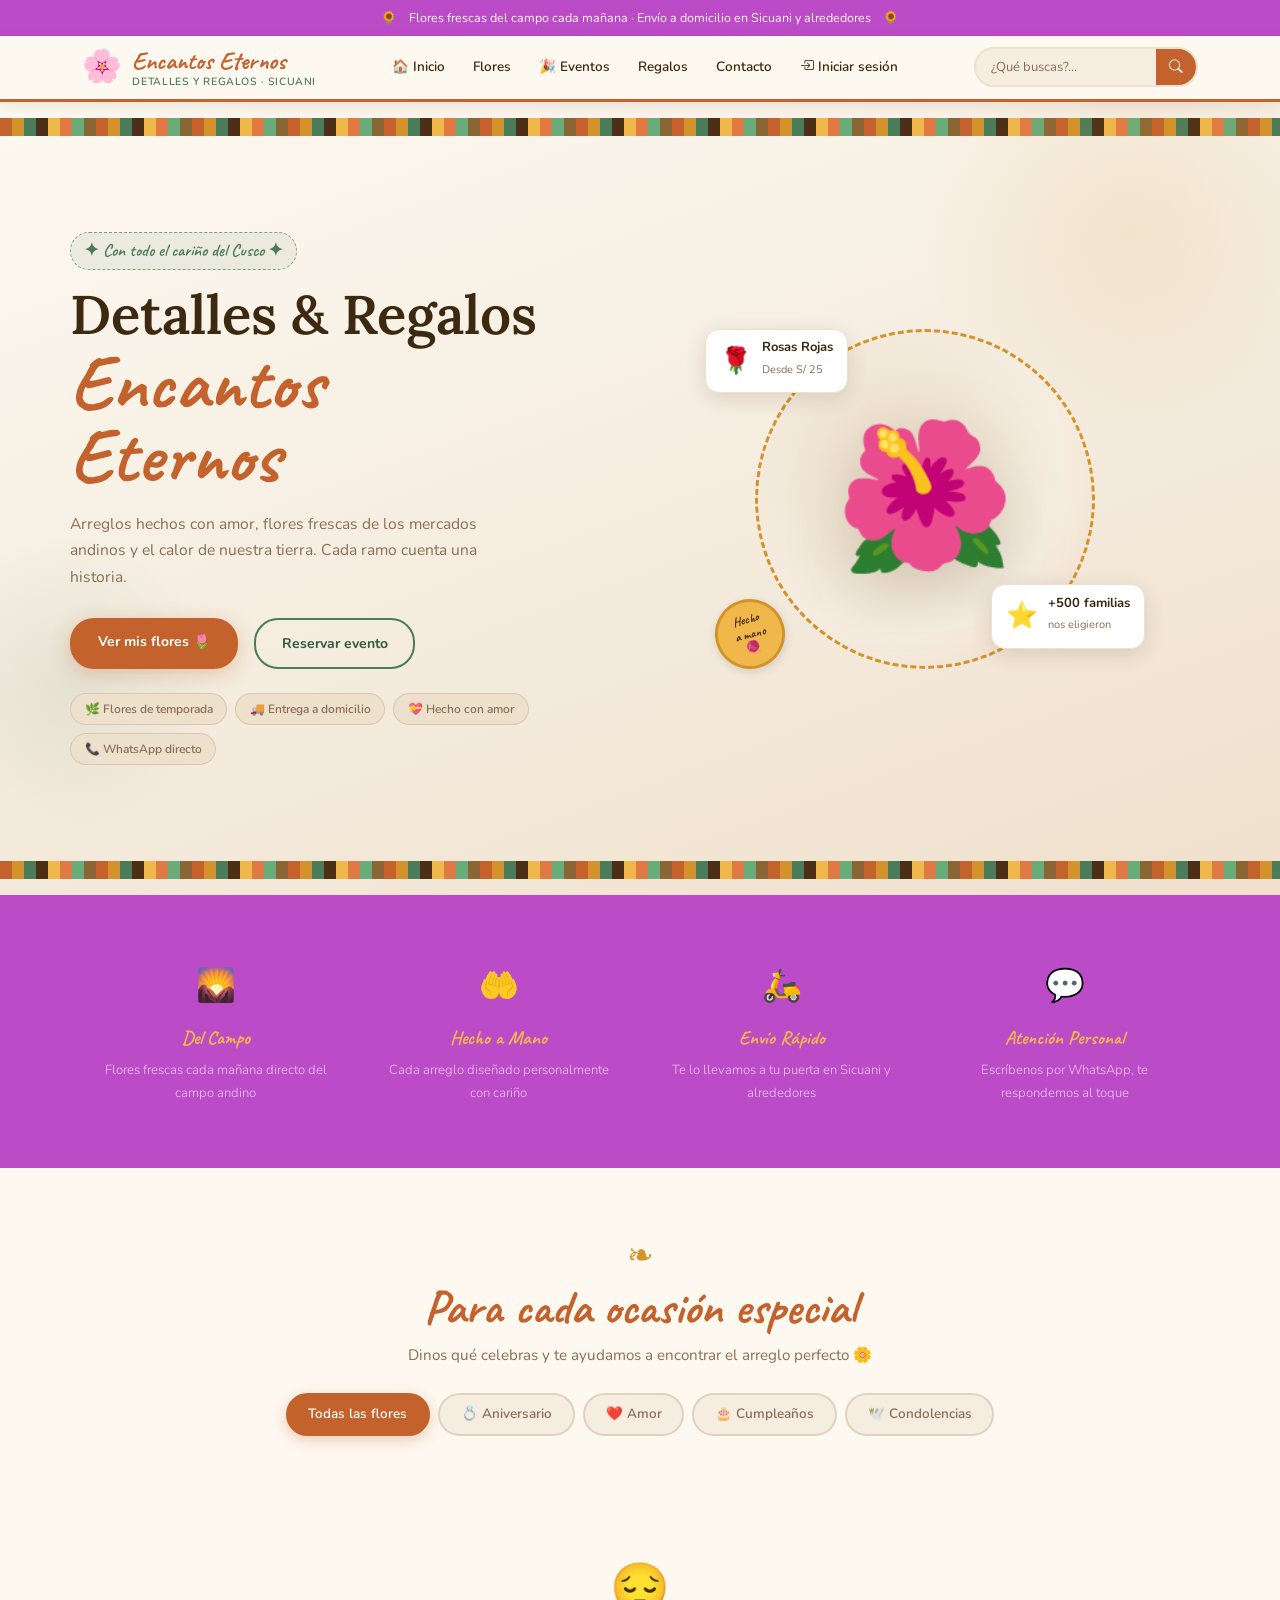
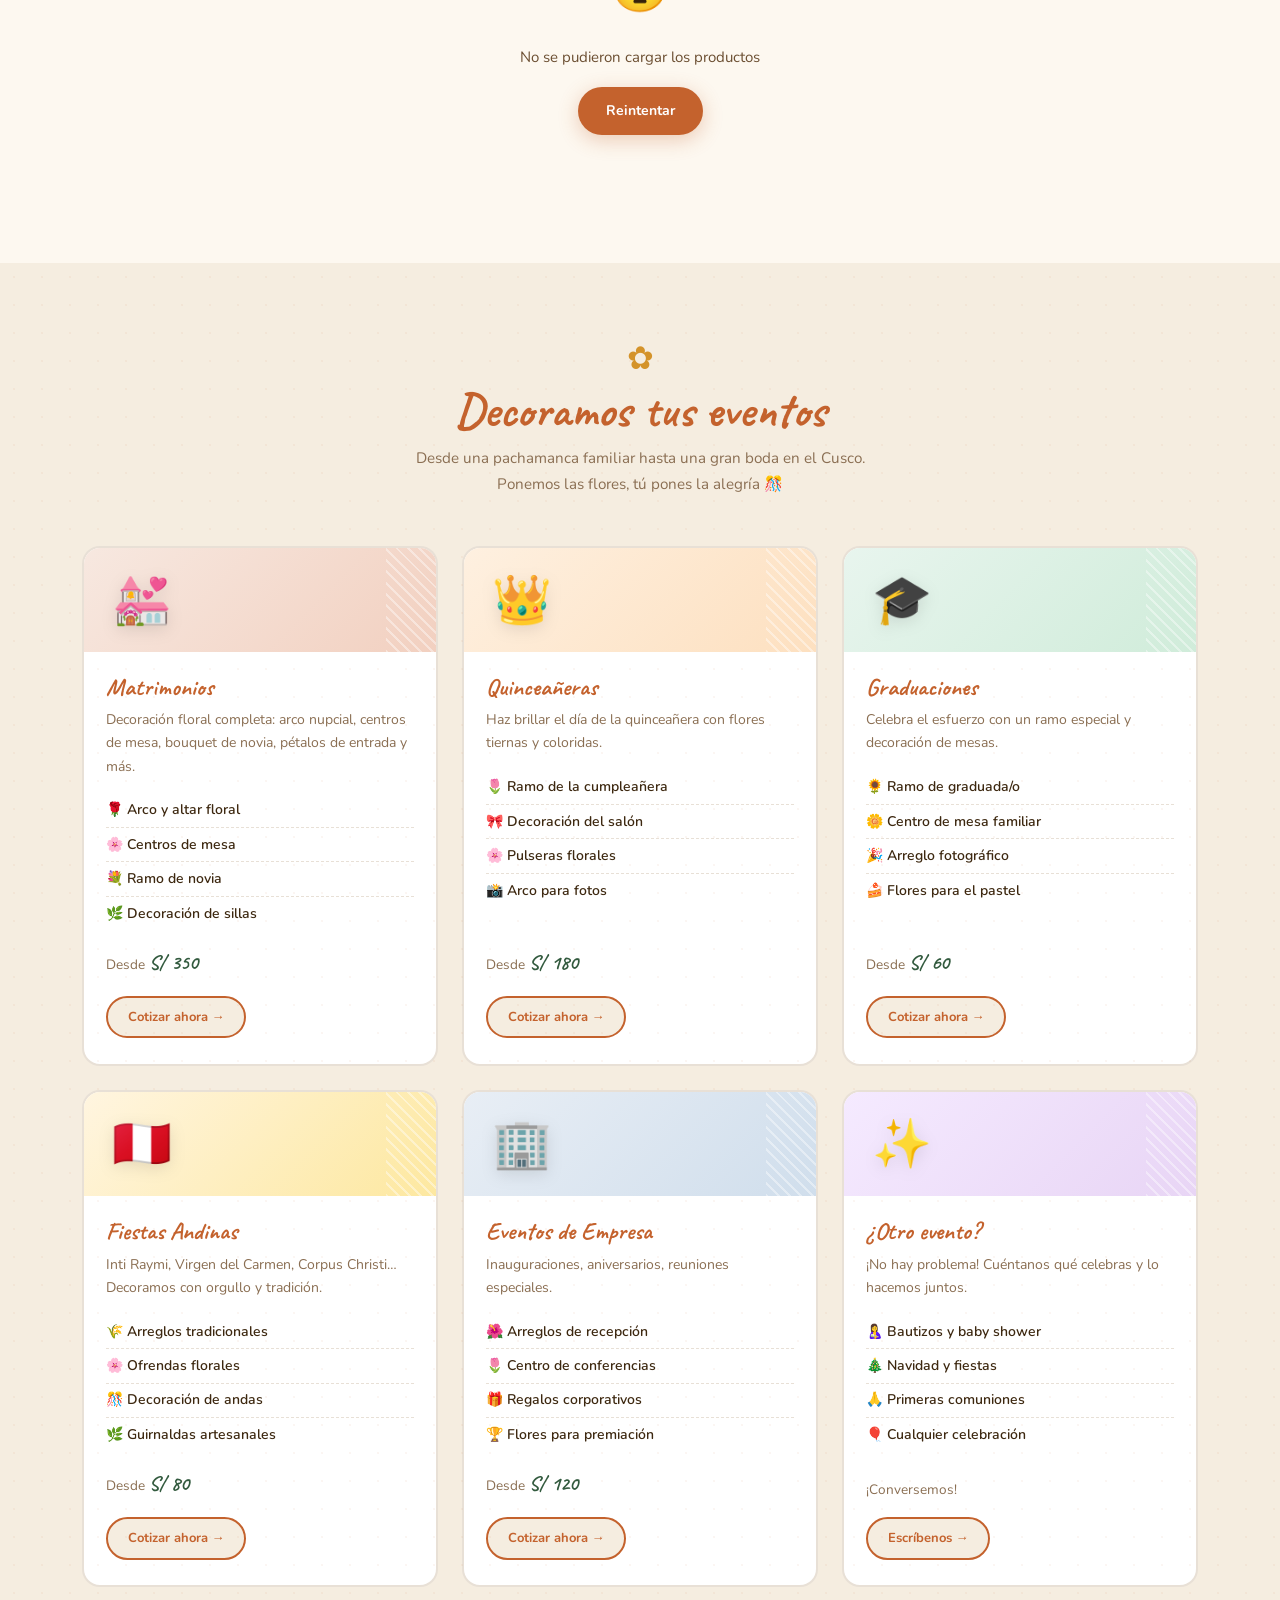
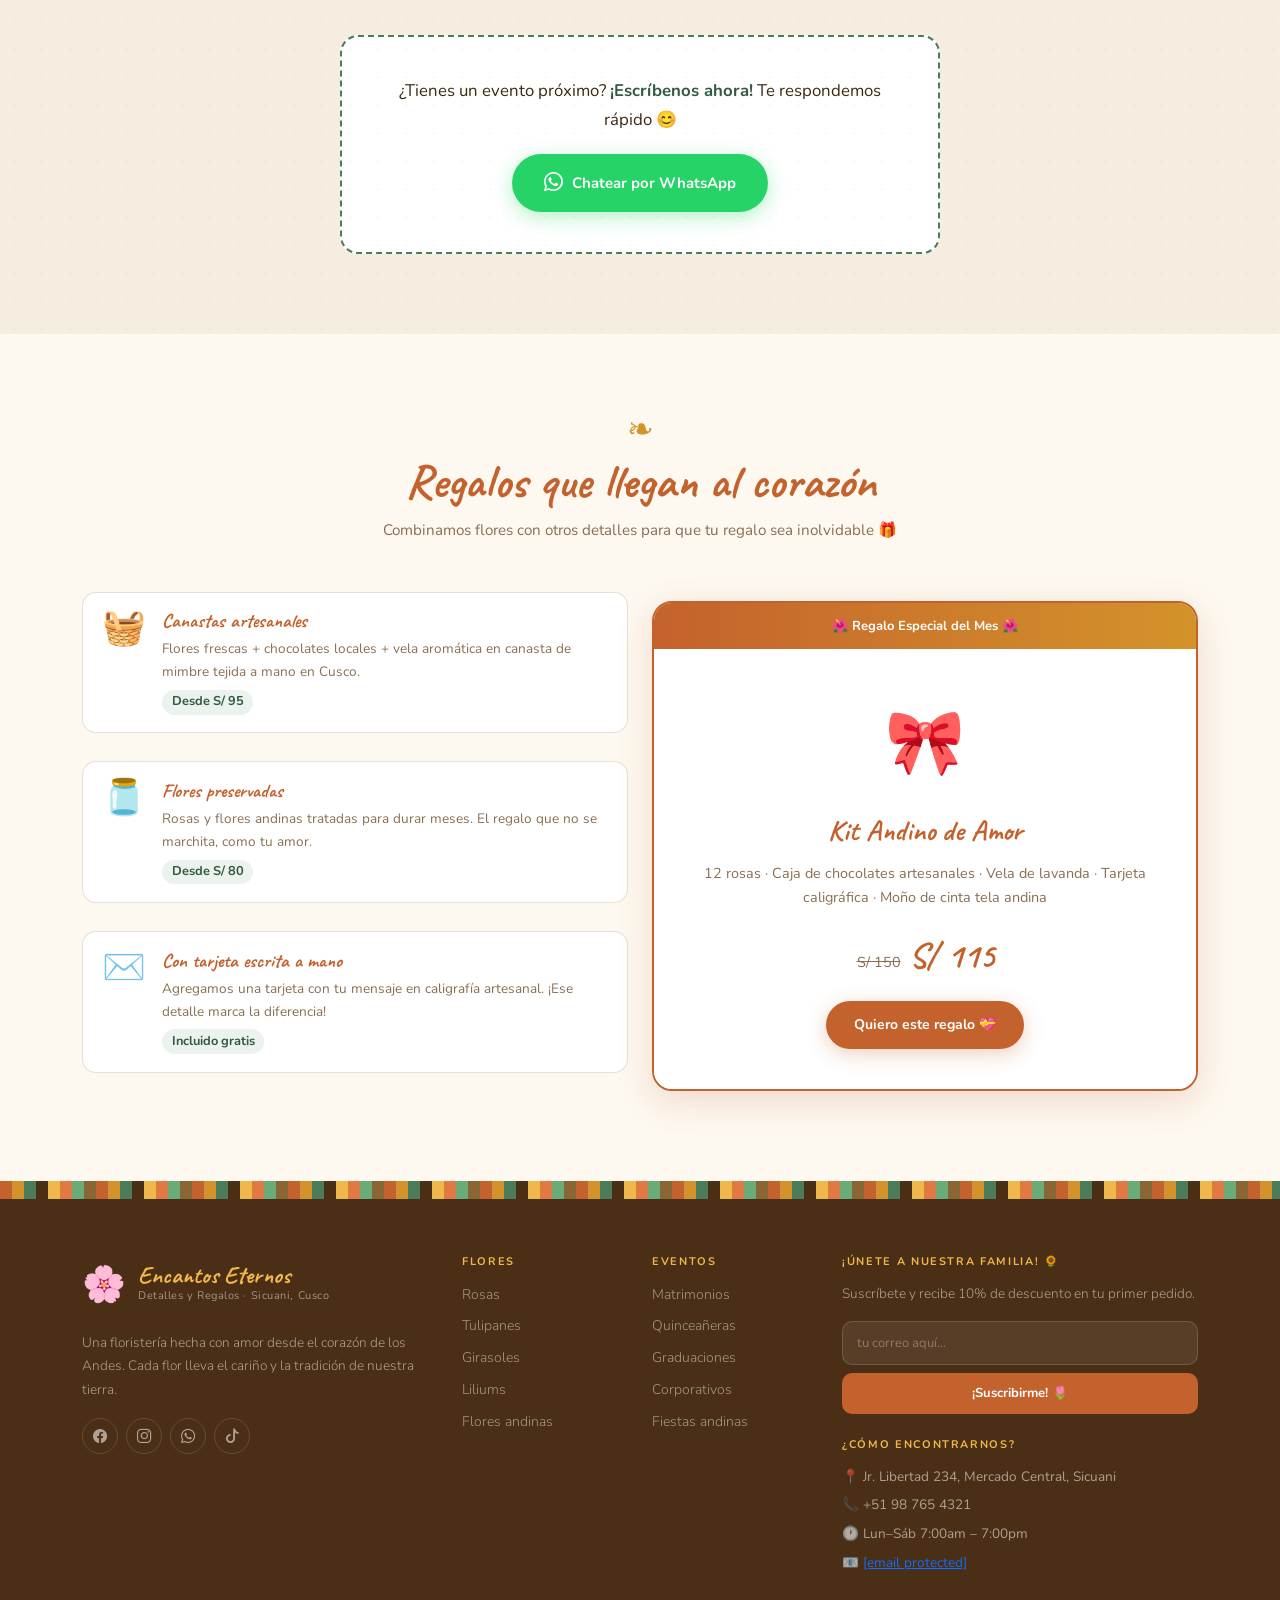
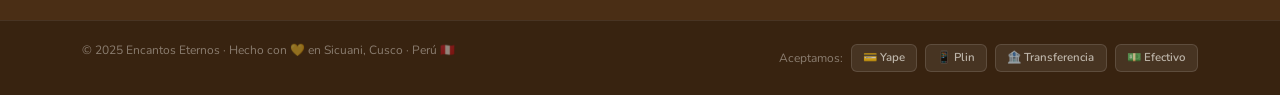
==== commit 5afe84a1: "lo hice responsive" ====
--- a/frontend/index.html
+++ b/frontend/index.html
@@ -32,8 +32,7 @@
         </button>
         <div class="collapse navbar-collapse" id="navAndino">
           <ul class="navbar-nav mx-auto gap-1">
-            <li class="nav-item"><a class="nav-link3" href="#inicio3">🏠 Inicio</a></li>
-            <li class="nav-item"><a class="nav-link3" href="#categorias3">Ocasiones</a></li>
+            <li class="nav-item"><a class="nav-link3" href="#hero3">🏠 Inicio</a></li>
             <li class="nav-item"><a class="nav-link3" href="#productos3">Flores</a></li>
             <li class="nav-item"><a class="nav-link3" href="#eventos3">🎉 Eventos</a></li>
             <li class="nav-item"><a class="nav-link3" href="#regalos3">Regalos</a></li>
@@ -59,7 +58,7 @@
     </nav>
   </header>
 
-  <section class="hero3">
+  <section class="hero3" id="hero3">
     <div class="andean-stripe top-stripe" aria-hidden="true"><div class="stripe-pattern"></div></div>
     <div class="container h-100">
       <div class="row align-items-center h-100 py-5">
--- a/frontend/style/styles3.css
+++ b/frontend/style/styles3.css
@@ -7,6 +7,7 @@
 
 :root {
   --hueso:       #fdf8f0;
+  --moradito:    #bc4bc8;
   --hueso-2:     #f5ede0;
   --hueso-3:     #ede0cc;
   --terracota:   #c4622d;
@@ -62,7 +63,7 @@
 
 /* AVISO SUPERIOR */
 .top-aviso {
-  background: var(--verde-dk);
+  background: var(--moradito);
   color: var(--hueso);
   font-size: 12.5px;
   text-align: center;
@@ -216,7 +217,7 @@
 }
 
 /* SERVICIOS */
-.servicios3 { background: var(--verde-dk); padding: 2.5rem 0; }
+.servicios3 { background: var(--moradito); padding: 2.5rem 0; }
 .svc3-card {
   text-align: center; padding: 1.5rem 1rem; color: white;
   border-right: 1px solid rgba(255,255,255,.12); transition: background .2s;
@@ -469,16 +470,136 @@
 }
 
 /* RESPONSIVE */
+@media (max-width: 1199px) {
+  .hero3-visual { width: 350px; height: 350px; }
+  .hero3-circle-bg { width: 300px; height: 300px; }
+  .hero3-big-flower { font-size: 7rem; }
+}
+
 @media (max-width: 991px) {
   .hero3 { padding: 1rem 0; }
+  .hero3-content { text-align: center; padding: 2rem 0; }
+  .hero3-sub { margin: 0 auto 1.75rem; }
+  .hero3-ctas { justify-content: center; }
+  .trust-chips { justify-content: center; }
   .search3-form { width: 100%; margin-top: 1rem; }
   .search3-input { width: 100%; }
   .svc3-card { border-right: none; border-bottom: 1px solid rgba(255,255,255,.1); }
   .svc3-card:last-child { border-bottom: none; }
-}
+  .hero3-visual { display: none; }
+  .logo3-name { font-size: 1.35rem; }
+  .logo3-sub { font-size: 9px; }
+  .nav-link3 { padding: .5rem 1rem !important; }
+  .navbar-collapse { background: var(--hueso); padding: 1rem; margin-top: 0.5rem; border-radius: 8px; }
+  .filter3-wrap { gap: 0.5rem !important; }
+  .btn3-filter { padding: 0.4rem 0.8rem; font-size: 12px; }
+}
+
+@media (max-width: 767px) {
+  .top-aviso { flex-direction: column; gap: 0.25rem !important; padding: 0.6rem; font-size: 11px; }
+  .top-aviso span:first-child, .top-aviso span:last-child { display: none; }
+  
+  .hero3-title { font-size: 1.8rem; }
+  .title-florito { font-size: 2.5rem; }
+  .handmade-tag { font-size: 0.95rem; }
+  .hero3-sub { font-size: 0.9rem; }
+  
+  .btn3-main { padding: 0.6rem 1.25rem; font-size: 13px; }
+  .btn3-sec { padding: 0.55rem 1.1rem; font-size: 13px; }
+  .chip { font-size: 10.5px; padding: 0.25rem 0.6rem; }
+  
+  .svc3-card { padding: 1rem 0.75rem; }
+  .svc3-ico { font-size: 1.6rem; }
+  .svc3-card strong { font-size: 1rem; }
+  .svc3-card p { font-size: 0.75rem; }
+  
+  .section3-title { font-size: 1.6rem; }
+  .section3-sub { font-size: 0.85rem; }
+  
+  .categorias3 { padding: 3rem 0 1.5rem; }
+  .filter3-wrap { padding: 0 0.5rem; }
+  
+  .ev3-card { margin-bottom: 1rem; }
+  .ev3-header { padding: 1.25rem; }
+  .ev3-ico { font-size: 2.5rem; }
+  .ev3-body { padding: 1rem 1.1rem 1.2rem; }
+  .ev3-title { font-size: 1.3rem; }
+  .ev3-desc { font-size: 0.8rem; }
+  .ev3-list li { font-size: 0.8rem; }
+  
+  .regalo3-feature { padding: 0.9rem; flex-direction: column; text-align: center; align-items: center; }
+  .regalo3-emoji { font-size: 1.8rem; }
+  .regalo3-feature h4 { font-size: 1.1rem; }
+  .rbox-content { padding: 1.5rem 1rem; }
+  .rbox-emoji { font-size: 3rem; }
+  .rbox-content h3 { font-size: 1.5rem; }
+  .rbox-new { font-size: 1.8rem; }
+  
+  .f3-brand { flex-direction: column; text-align: center; }
+  .f3-newsletter { align-items: center; }
+  .footer3-top { padding: 2.5rem 0 1.5rem; }
+  .footer3-pagos { text-align: center; }
+  .pagos-wrap { flex-wrap: wrap; justify-content: center; }
+}
+
 @media (max-width: 576px) {
   .hero3-title { font-size: 1.6rem; }
-  .title-florito { font-size: 2.8rem; }
-  .whatsapp-callout { padding: 1.75rem 1.25rem; }
-  .rbox-content { padding: 1.75rem 1.25rem; }
-}
+  .title-florito { font-size: 2.2rem; }
+  .whatsapp-callout { padding: 1.5rem 1rem; }
+  .rbox-content { padding: 1.5rem 1rem; }
+  
+  .section3-title { font-size: 1.4rem; }
+  .btn3-wapp { padding: 0.7rem 1.5rem; font-size: 14px; }
+  
+  .f3-heading { font-size: 10px; }
+  .f3-links a { font-size: 0.8rem; }
+  .f3-contacto p { font-size: 0.8rem; }
+  
+  .btn3-top { width: 40px; height: 40px; font-size: 1rem; bottom: 1rem; right: 1rem; }
+  
+  .p3-img { height: 160px; }
+  .p3-emoji { font-size: 4rem; }
+  .p3-body { padding: 0.9rem; }
+  .p3-name { font-size: 1.15rem; }
+  .p3-desc { font-size: 0.75rem; }
+  .p3-footer { flex-direction: column; gap: 0.75rem; align-items: stretch; }
+  .btn3-comprar { width: 100%; text-align: center; }
+  
+  .whatsapp-callout { margin: 0 0.5rem; }
+  .eventos3 { padding: 3rem 0; }
+  .regalos3 { padding: 3rem 0; }
+  
+  .modal-dialog { margin: 0.5rem; }
+  .modal-body { padding: 1rem; }
+}
+
+/* Extra small devices */
+@media (max-width: 400px) {
+  .hero3-title { font-size: 1.4rem; }
+  .title-florito { font-size: 2rem; }
+  .logo3-name { font-size: 1.2rem; }
+  .logo3-flower { font-size: 1.6rem; }
+  
+  .btn3-main, .btn3-sec { padding: 0.5rem 1rem; font-size: 12px; }
+  
+  .trust-chips { gap: 0.4rem !important; }
+  .chip { font-size: 9.5px; padding: 0.2rem 0.5rem; }
+  
+  .filter3-wrap { gap: 0.35rem !important; }
+  .btn3-filter { padding: 0.35rem 0.6rem; font-size: 11px; }
+  
+  .rbox-top { font-size: 11px; padding: 0.6rem; }
+  .rbox-new { font-size: 1.5rem; }
+}
+
+/* Navbar toggler visibility */
+@media (min-width: 992px) {
+  .toggler3 { display: none !important; }
+}
+
+@media (max-width: 991px) {
+  .toggler3 { display: flex !important; }
+  .navbar-collapse:not(.show) { display: none !important; }
+  .navbar-collapse.show { display: block !important; }
+  .cart-nav-item { display: block !important; }
+}
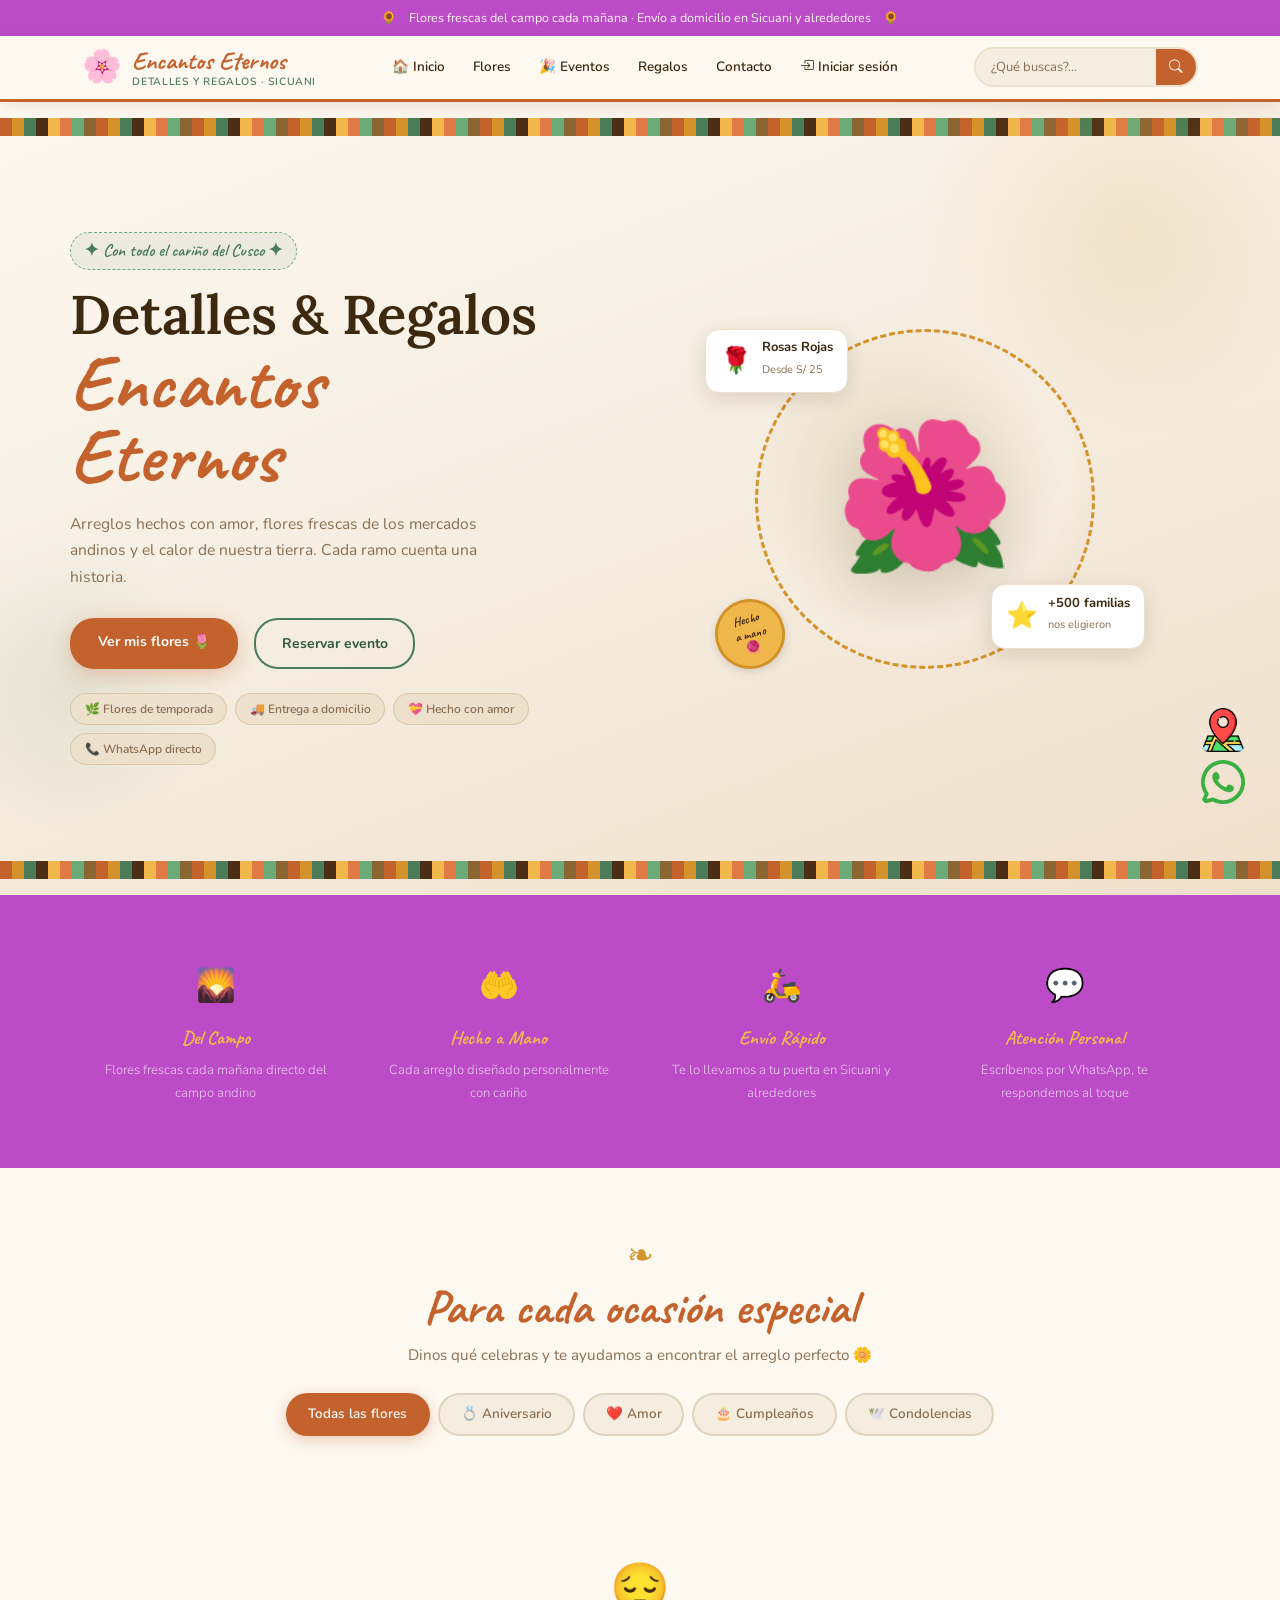
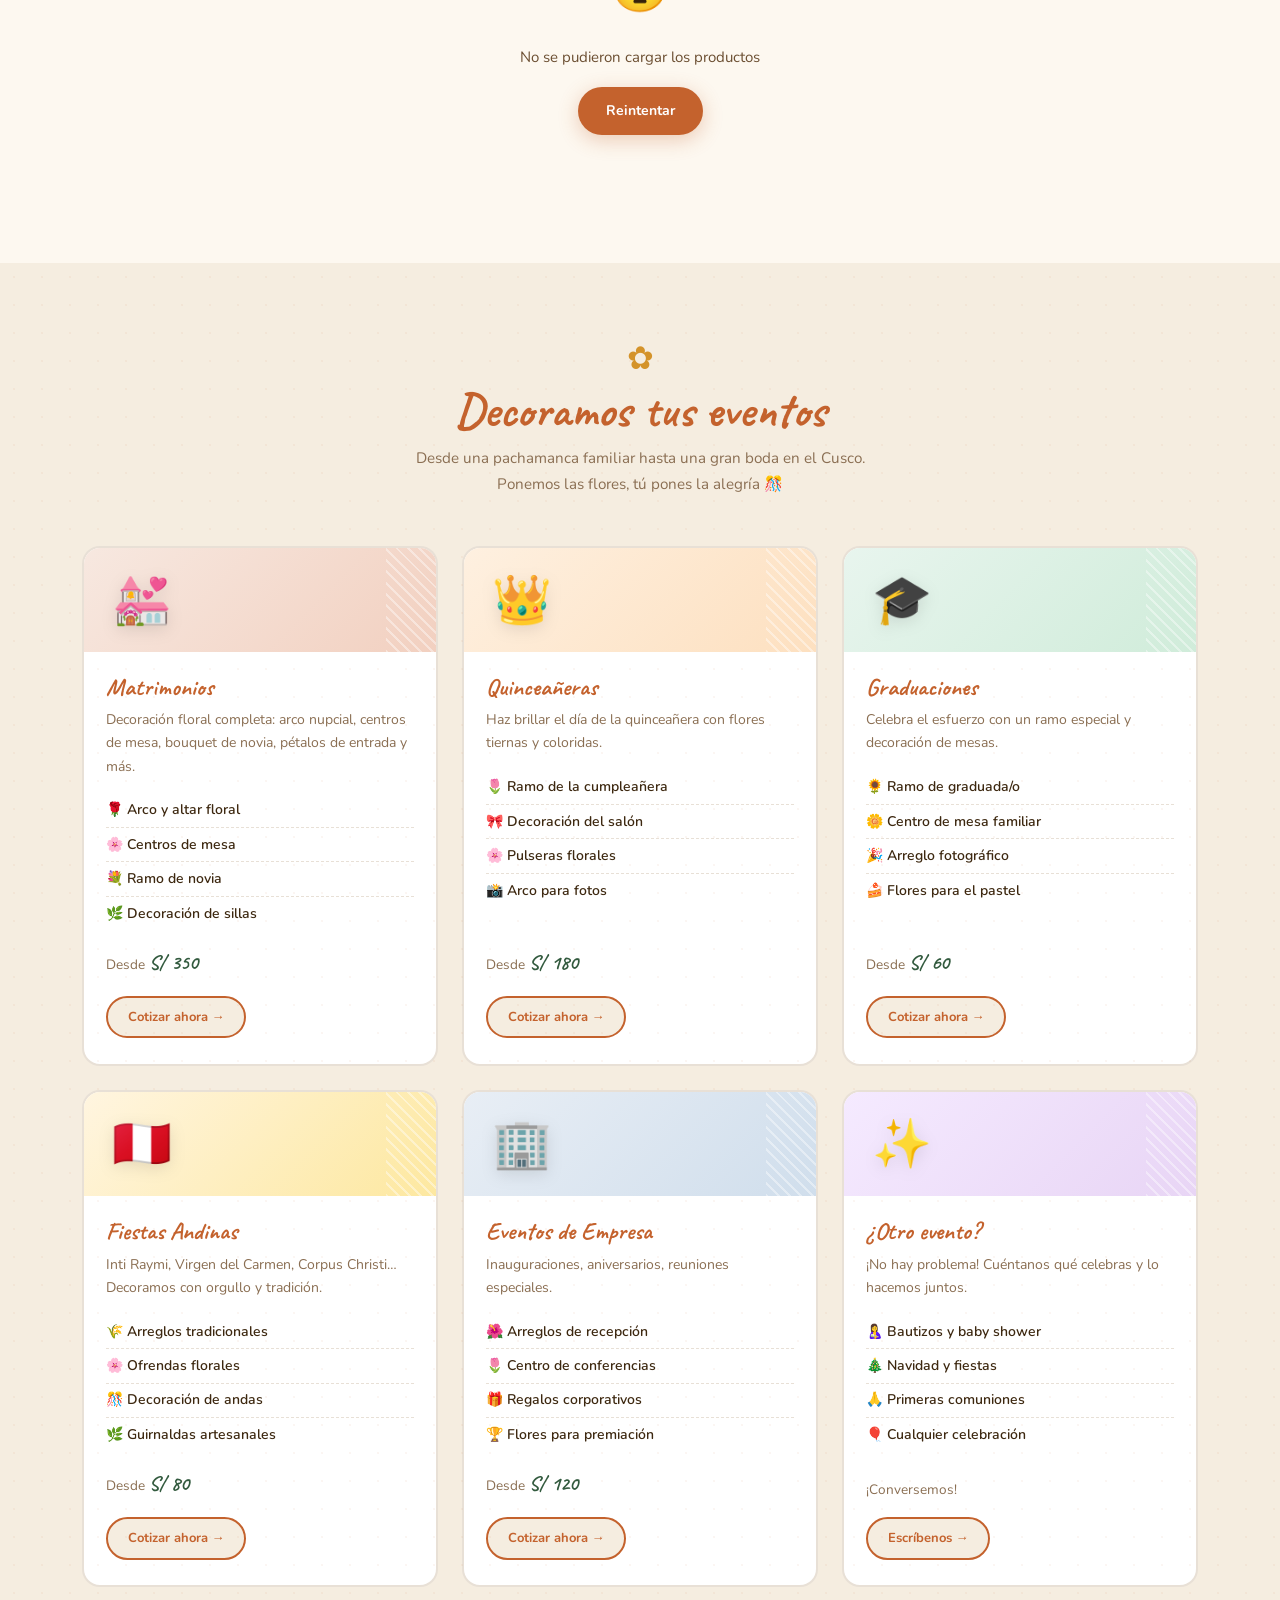
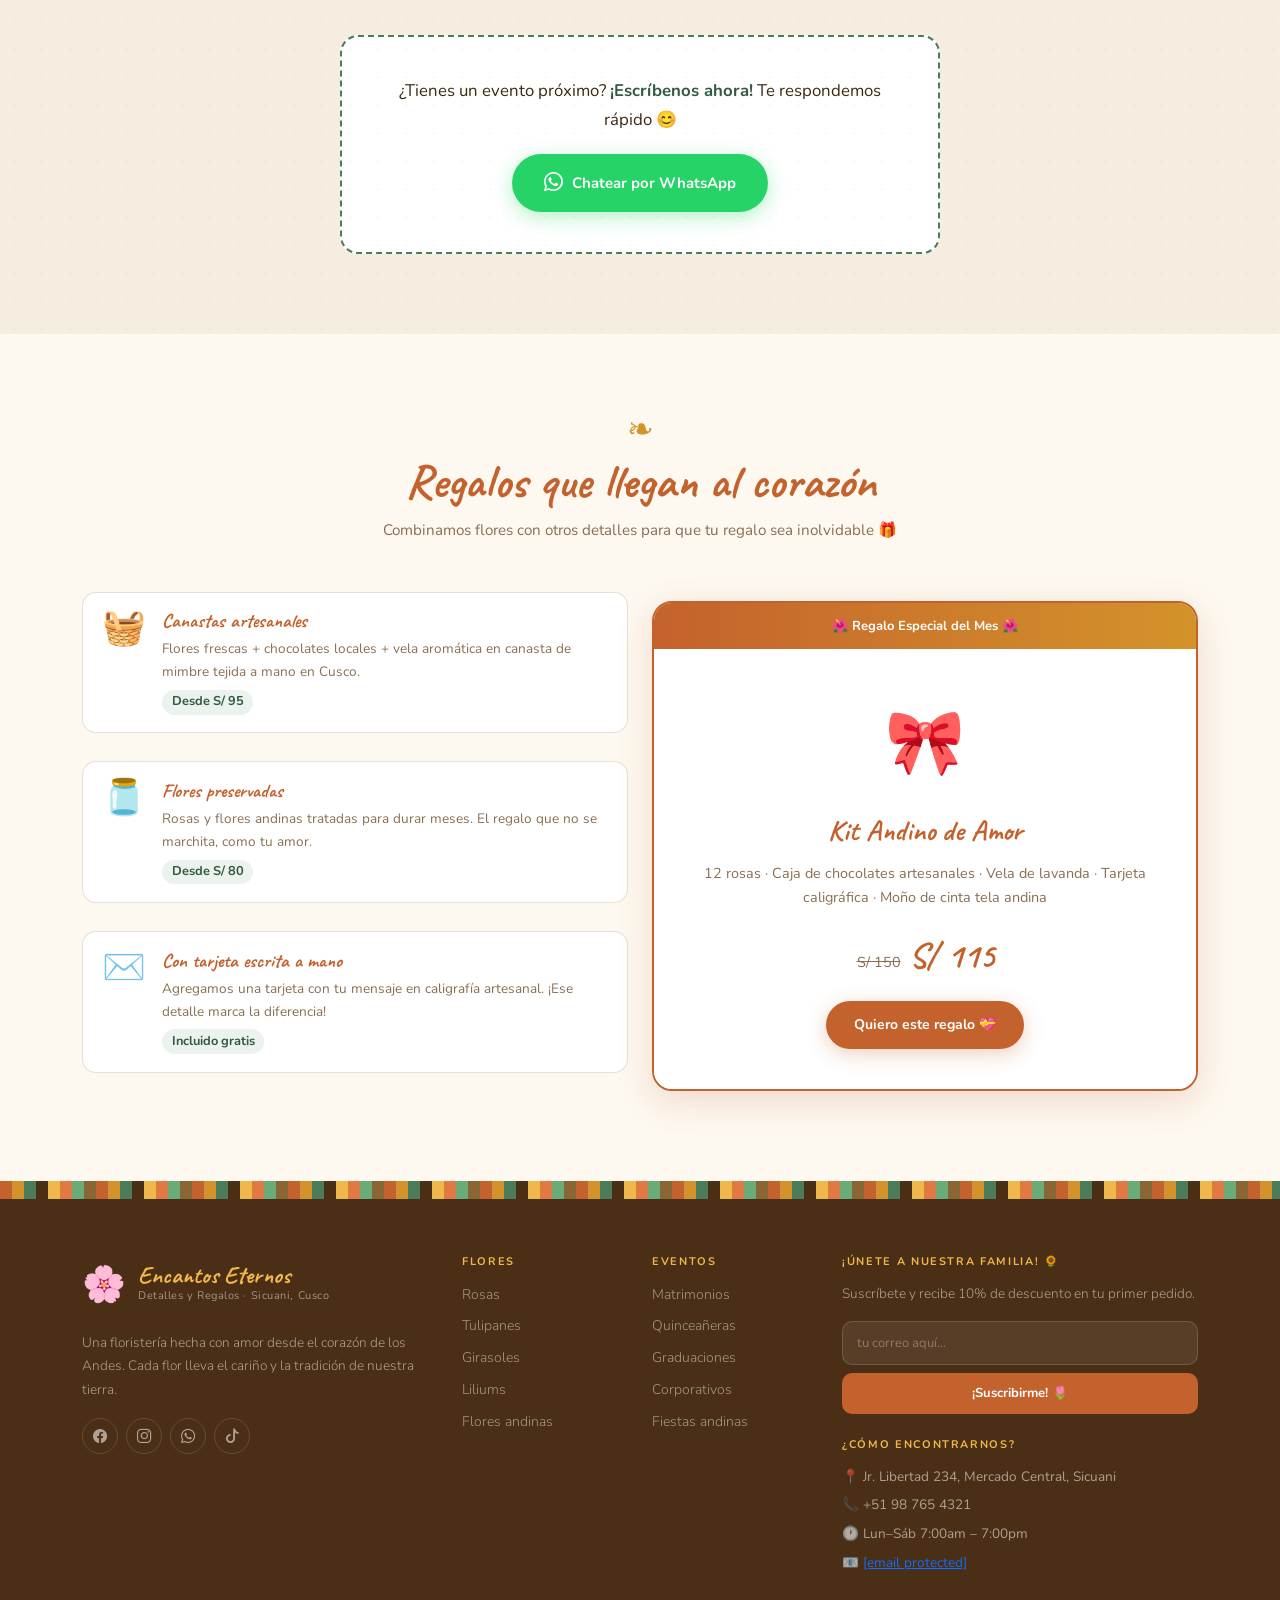
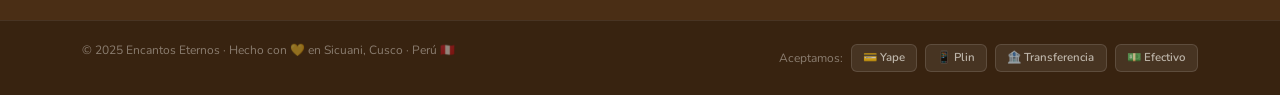
==== commit c7d06e37: "botones flotantes" ====
--- a/frontend/index.html
+++ b/frontend/index.html
@@ -312,6 +312,35 @@
       </div>
     </div>
   </section>
+
+
+
+
+
+     <div id="contenido">
+                    <!-- ================= BOTONES FLOTANTES ================= -->
+        <!-- Botón de mapa -->
+        <div id="mapa-boton" class="floating-btn map-btn" title="Ver ubicación" role="button" tabindex="0">
+        </div>        
+        <!-- Ventana del mapa -->
+        <div id="mapa-ventana" class="floating-window oculto" role="dialog" aria-label="Mapa de ubicación">
+            <div class="window-header">
+                <h3>Nuestra Ubicación</h3>
+                <button class="close-btn" id="closeMapa" aria-label="Cerrar">✕</button>
+            </div>
+            <div class="window-body">
+                <iframe
+                    src="https://www.google.com/maps/embed?pb=!1m14!1m8!1m3!1d3866.653444037519!2d-71.226719!3d-14.2734218!3m2!1i1024!2i768!4f13.1!3m3!1m2!1s0x91692b3cabf28c27%3A0xbd007cb5cfe738c2!2sRESTAURANTE%20ANTIKA%20SICUANI!5e0!3m2!1ses!2spe!4v1770319364828!5m2!1ses!2spe"
+                    width="100%" height="300" style="border:0; border-radius:8px;" loading="lazy" title="Mapa">
+                </iframe>
+            </div>
+        </div>
+
+        <!-- Ventana del chat -->
+     <a id="chat-box" class="floating-btn chat-btn" href="https://wa.me/51972542802" target="_blank" rel="noopener" title="Chatea con nosotros"></a>
+ </div>
+
+
 
   <footer class="footer3" id="footer3">
     <div class="andean-stripe footer-stripe" aria-hidden="true"><div class="stripe-pattern"></div></div>
--- a/frontend/style/styles3.css
+++ b/frontend/style/styles3.css
@@ -603,3 +603,118 @@
   .navbar-collapse.show { display: block !important; }
   .cart-nav-item { display: block !important; }
 }
+
+
+
+/* ===================================================
+   BOTONES FLOTANTES
+=================================================== */
+.floating-btn {
+    position: fixed;
+    display: flex;
+    align-items: center;
+    padding: 22px 22px;
+    border-radius: 8px;
+    cursor: pointer;
+    transition: all var(--transition);
+    z-index: 800;
+    font-size: 0.85rem;
+    font-weight: 600;
+    letter-spacing: 0.02em;
+    user-select: none;
+}
+
+.floating-btn:hover {
+    transform: translateY(-3px) translateX(-3px);
+    box-shadow: 0 8px 32px rgba(0,0,0,0.25);
+}
+
+.btn-icon { 
+    font-size: 1.1rem; 
+    line-height: 1;
+}
+
+.btn-text {
+    font-weight: 600;
+    letter-spacing: 0.02em;
+}
+
+
+.map-btn    { 
+    bottom: 148px; 
+    right: 35px; 
+    background-image: url(mapa.png);
+    background-size: cover;      /* que cubra todo */
+    background-position: center; /* centrada */
+    background-repeat: no-repeat;/* sin repetir */
+}
+.chat-btn   { 
+    bottom: 96px;  
+    right: 35px; 
+    background-image:url("whatsapp.png");
+    background-size: cover;      /* que cubra todo */
+    background-position: center; /* centrada */
+    background-repeat: no-repeat;/* sin repetir */
+}
+
+/* Ventanas flotantes */
+.floating-window {
+    position: fixed;
+    bottom: 90px;
+    right: 90px;
+    width: 380px;
+    max-width: calc(100vw - 32px);
+    background: var(--verde-lt);
+    border-radius: 20px;
+    border: 2px solid var(--verde-dk);
+    z-index: 850;
+    overflow: hidden;
+    transition: all var(--transition);
+    transform-origin: bottom right;
+}
+
+.floating-window.oculto {
+    opacity: 0;
+    pointer-events: none;
+    transform: scale(0.9) translateY(15px);
+}
+
+.window-header {
+    display: flex;
+    align-items: center;
+    justify-content: space-between;
+    padding: 16px 20px;
+    background: linear-gradient(135deg, var(--color-tierra) 0%, var(--color-acento) 100%);
+    color: var(--color-crema);
+}
+
+.window-header h3 {
+    font-family: var(--font-display);
+    font-size: 1.1rem;
+    font-weight: 600;
+}
+
+.window-body { 
+    padding: 18px;
+}
+
+/* ===================================================
+   BOTÓN CERRAR (genérico)
+=================================================== */
+.close-btn {
+    background: none;
+    border: none;
+    color: inherit;
+    cursor: pointer;
+    font-size: 1.1rem;
+    opacity: 0.75;
+    padding: 5px;
+    border-radius: var(--radius-sm);
+    transition: all var(--transition);
+}
+
+.close-btn:hover {
+    opacity: 1;
+    background: rgba(255,255,255,0.2);
+    transform: rotate(90deg);
+}
